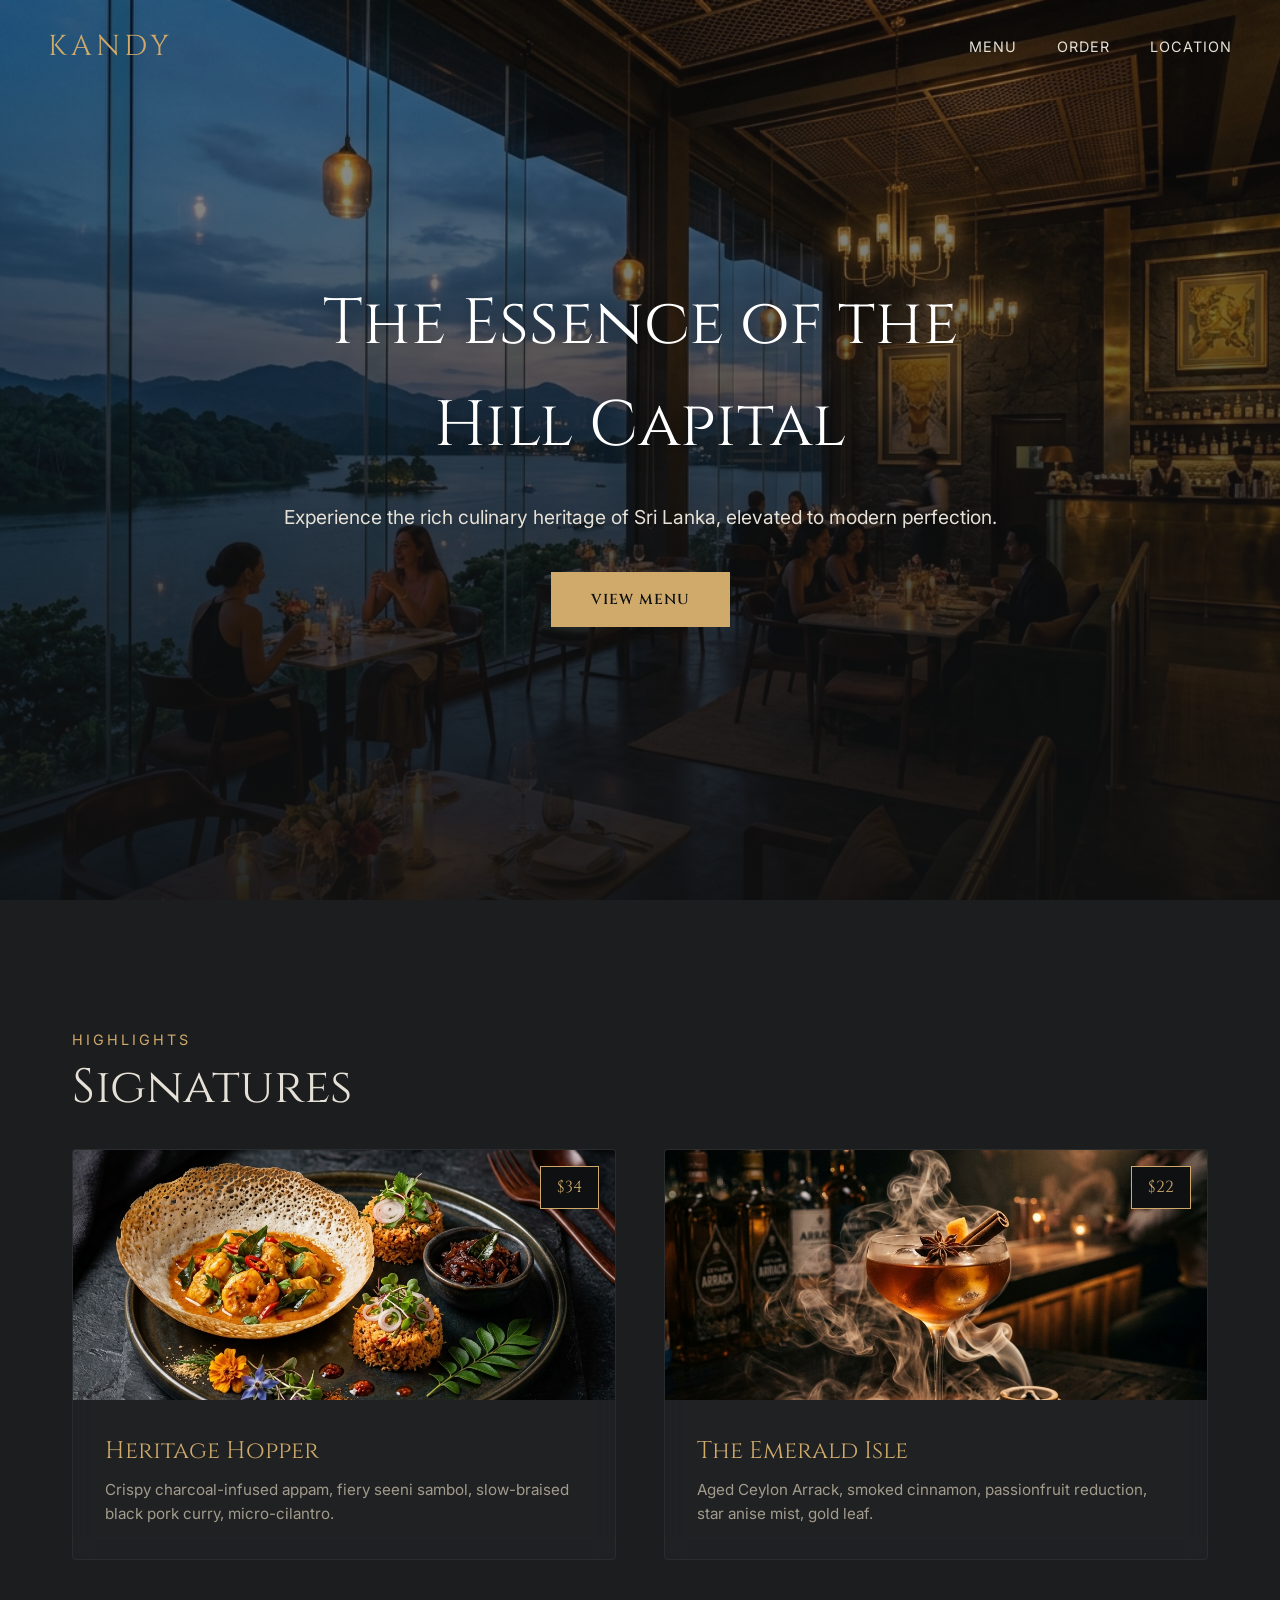
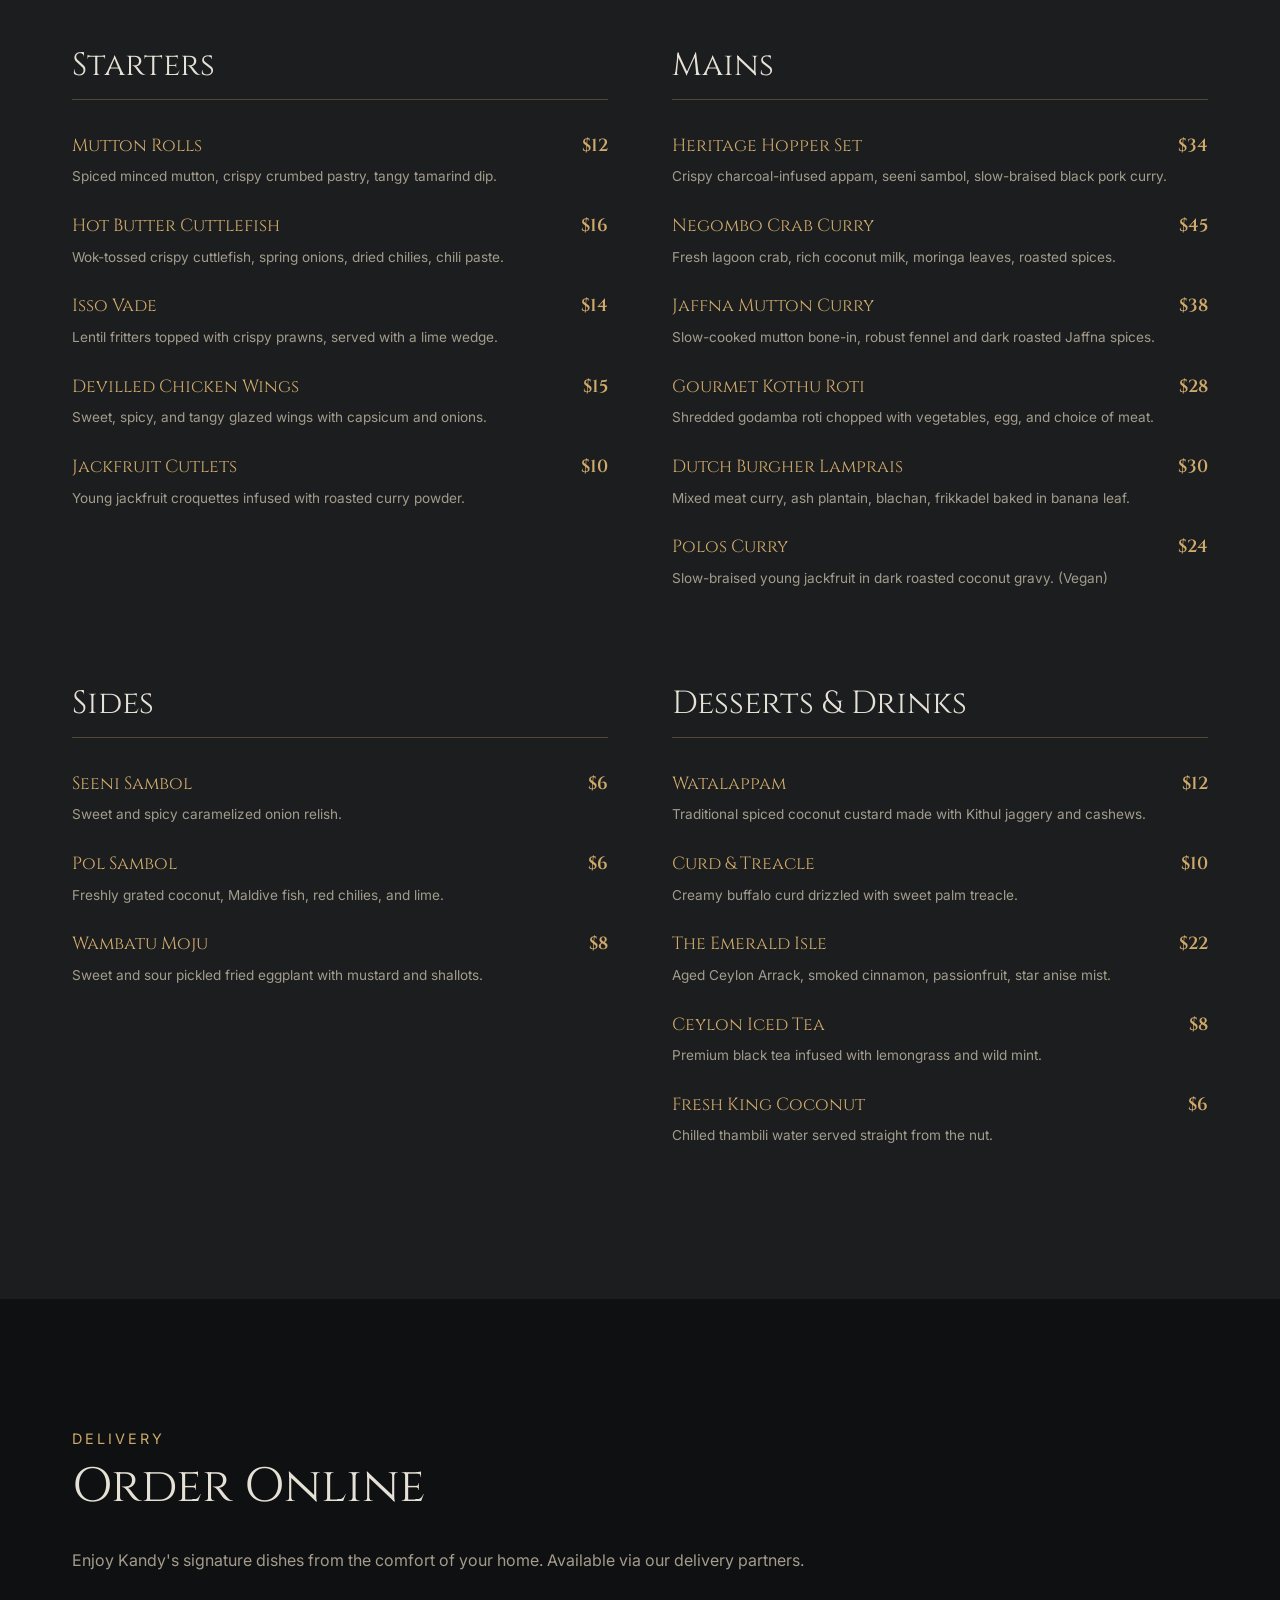
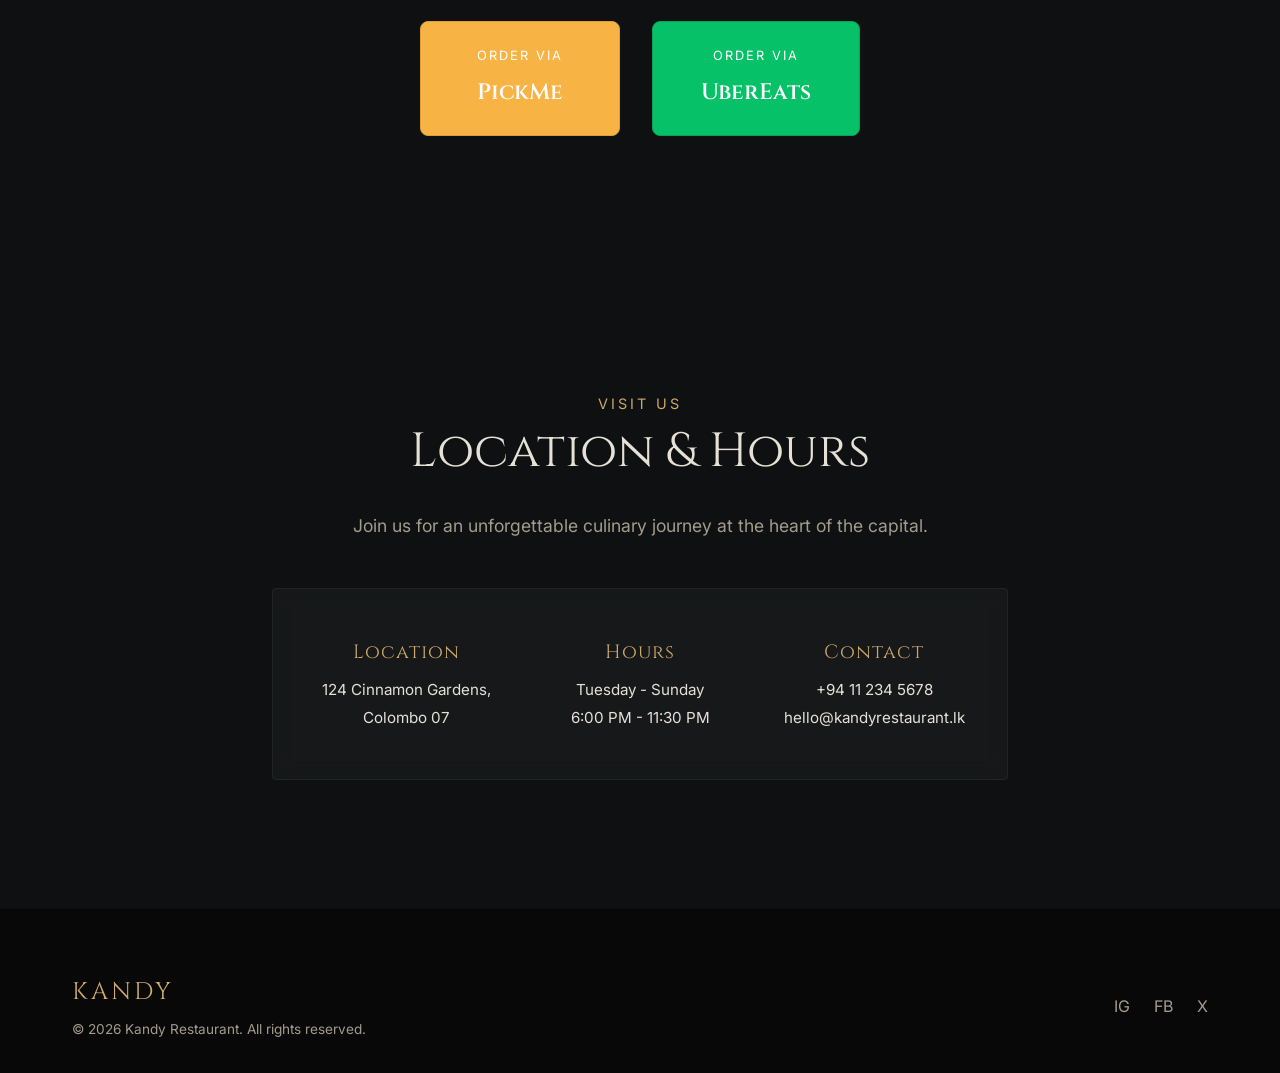
==== index.html @ 1425e441 "initialize the website" ====
<!DOCTYPE html>
<html lang="en">
<head>
    <meta charset="UTF-8">
    <meta name="viewport" content="width=device-width, initial-scale=1.0">
    <meta name="description" content="Kandy - A modern Sri Lankan high-end restaurant serving the heritage of the hill capital in a luxurious setting.">
    <title>Kandy | Modern Sri Lankan Cuisine</title>
    <!-- Google Fonts -->
    <link rel="preconnect" href="https://fonts.googleapis.com">
    <link rel="preconnect" href="https://fonts.gstatic.com" crossorigin>
    <link href="https://fonts.googleapis.com/css2?family=Cinzel:wght@400;600;700&family=Inter:wght@300;400;600&display=swap" rel="stylesheet">
    <!-- Main Styles -->
    <link rel="stylesheet" href="styles.css">
</head>
<body>

    <!-- Navigation -->
    <header class="navbar" id="navbar">
        <div class="nav-container">
            <h1 class="logo">KANDY</h1>
            <nav>
                <ul class="nav-links">
                    <li><a href="#menu" class="nav-link">Menu</a></li>
                    <li><a href="#order" class="nav-link">Order</a></li>
                    <li><a href="#location" class="nav-link">Location</a></li>
                </ul>
            </nav>
            <div class="mobile-menu-btn" id="mobile-menu-btn">
                <span></span>
                <span></span>
                <span></span>
            </div>
        </div>
    </header>

    <!-- Hero Section -->
    <section class="hero" id="home">
        <div class="hero-overlay"></div>
        <div class="hero-content">
            <h2 class="animate-up delay-1">The Essence of the Hill Capital</h2>
            <p class="animate-up delay-2">Experience the rich culinary heritage of Sri Lanka, elevated to modern perfection.</p>
            <a href="#menu" class="btn btn-primary animate-up delay-3">View Menu</a>
        </div>
    </section>

    <!-- (Heritage Section Removed) -->

    <!-- Menu Highlights Section -->
    <section class="menu section dark-bg" id="menu">
        <div class="container">
            <div class="section-header fade-in">
                <h3 class="section-subtitle">Highlights</h3>
                <h2 class="section-title">Signatures</h2>
            </div>
            
            <div class="menu-grid">
                <!-- Dish 1 -->
                <div class="menu-card fade-in delay-1">
                    <div class="card-image-wrap">
                        <img src="assets/images/dish_highlight.png" alt="Modern Sri Lankan Hopper" class="card-image">
                        <div class="card-overlay">
                            <span class="price">$34</span>
                        </div>
                    </div>
                    <div class="card-content">
                        <h4>Heritage Hopper</h4>
                        <p>Crispy charcoal-infused appam, fiery seeni sambol, slow-braised black pork curry, micro-cilantro.</p>
                    </div>
                </div>

                <!-- Dish 2 -->
                <div class="menu-card fade-in delay-2">
                    <div class="card-image-wrap">
                        <img src="assets/images/craft_cocktail.png" alt="Signature Arrack Cocktail" class="card-image">
                        <div class="card-overlay">
                            <span class="price">$22</span>
                        </div>
                    </div>
                    <div class="card-content">
                        <h4>The Emerald Isle</h4>
                        <p>Aged Ceylon Arrack, smoked cinnamon, passionfruit reduction, star anise mist, gold leaf.</p>
                    </div>
                </div>
            </div>
            <div class="full-menu-container fade-in delay-3">
                
                <div class="menu-category">
                    <h3>Starters</h3>
                    <ul class="menu-list">
                        <li>
                            <div class="menu-item-header"><span>Mutton Rolls</span><span class="price">$12</span></div>
                            <p class="menu-desc">Spiced minced mutton, crispy crumbed pastry, tangy tamarind dip.</p>
                        </li>
                        <li>
                            <div class="menu-item-header"><span>Hot Butter Cuttlefish</span><span class="price">$16</span></div>
                            <p class="menu-desc">Wok-tossed crispy cuttlefish, spring onions, dried chilies, chili paste.</p>
                        </li>
                        <li>
                            <div class="menu-item-header"><span>Isso Vade</span><span class="price">$14</span></div>
                            <p class="menu-desc">Lentil fritters topped with crispy prawns, served with a lime wedge.</p>
                        </li>
                        <li>
                            <div class="menu-item-header"><span>Devilled Chicken Wings</span><span class="price">$15</span></div>
                            <p class="menu-desc">Sweet, spicy, and tangy glazed wings with capsicum and onions.</p>
                        </li>
                        <li>
                            <div class="menu-item-header"><span>Jackfruit Cutlets</span><span class="price">$10</span></div>
                            <p class="menu-desc">Young jackfruit croquettes infused with roasted curry powder.</p>
                        </li>
                    </ul>
                </div>

                <div class="menu-category">
                    <h3>Mains</h3>
                    <ul class="menu-list">
                        <li>
                            <div class="menu-item-header"><span>Heritage Hopper Set</span><span class="price">$34</span></div>
                            <p class="menu-desc">Crispy charcoal-infused appam, seeni sambol, slow-braised black pork curry.</p>
                        </li>
                        <li>
                            <div class="menu-item-header"><span>Negombo Crab Curry</span><span class="price">$45</span></div>
                            <p class="menu-desc">Fresh lagoon crab, rich coconut milk, moringa leaves, roasted spices.</p>
                        </li>
                        <li>
                            <div class="menu-item-header"><span>Jaffna Mutton Curry</span><span class="price">$38</span></div>
                            <p class="menu-desc">Slow-cooked mutton bone-in, robust fennel and dark roasted Jaffna spices.</p>
                        </li>
                        <li>
                            <div class="menu-item-header"><span>Gourmet Kothu Roti</span><span class="price">$28</span></div>
                            <p class="menu-desc">Shredded godamba roti chopped with vegetables, egg, and choice of meat.</p>
                        </li>
                        <li>
                            <div class="menu-item-header"><span>Dutch Burgher Lamprais</span><span class="price">$30</span></div>
                            <p class="menu-desc">Mixed meat curry, ash plantain, blachan, frikkadel baked in banana leaf.</p>
                        </li>
                        <li>
                            <div class="menu-item-header"><span>Polos Curry</span><span class="price">$24</span></div>
                            <p class="menu-desc">Slow-braised young jackfruit in dark roasted coconut gravy. (Vegan)</p>
                        </li>
                    </ul>
                </div>

                <div class="menu-category">
                    <h3>Sides</h3>
                    <ul class="menu-list">
                        <li>
                            <div class="menu-item-header"><span>Seeni Sambol</span><span class="price">$6</span></div>
                            <p class="menu-desc">Sweet and spicy caramelized onion relish.</p>
                        </li>
                        <li>
                            <div class="menu-item-header"><span>Pol Sambol</span><span class="price">$6</span></div>
                            <p class="menu-desc">Freshly grated coconut, Maldive fish, red chilies, and lime.</p>
                        </li>
                        <li>
                            <div class="menu-item-header"><span>Wambatu Moju</span><span class="price">$8</span></div>
                            <p class="menu-desc">Sweet and sour pickled fried eggplant with mustard and shallots.</p>
                        </li>
                    </ul>
                </div>

                <div class="menu-category">
                    <h3>Desserts & Drinks</h3>
                    <ul class="menu-list">
                        <li>
                            <div class="menu-item-header"><span>Watalappam</span><span class="price">$12</span></div>
                            <p class="menu-desc">Traditional spiced coconut custard made with Kithul jaggery and cashews.</p>
                        </li>
                        <li>
                            <div class="menu-item-header"><span>Curd & Treacle</span><span class="price">$10</span></div>
                            <p class="menu-desc">Creamy buffalo curd drizzled with sweet palm treacle.</p>
                        </li>
                        <li>
                            <div class="menu-item-header"><span>The Emerald Isle</span><span class="price">$22</span></div>
                            <p class="menu-desc">Aged Ceylon Arrack, smoked cinnamon, passionfruit, star anise mist.</p>
                        </li>
                        <li>
                            <div class="menu-item-header"><span>Ceylon Iced Tea</span><span class="price">$8</span></div>
                            <p class="menu-desc">Premium black tea infused with lemongrass and wild mint.</p>
                        </li>
                        <li>
                            <div class="menu-item-header"><span>Fresh King Coconut</span><span class="price">$6</span></div>
                            <p class="menu-desc">Chilled thambili water served straight from the nut.</p>
                        </li>
                    </ul>
                </div>
            </div>
        </div>
    </section>

    <!-- Order Online Section -->
    <section class="order section" id="order">
        <div class="container text-center fade-in">
            <h3 class="section-subtitle">Delivery</h3>
            <h2 class="section-title">Order Online</h2>
            <p style="color: var(--text-secondary); margin-bottom: 3rem;">Enjoy Kandy's signature dishes from the comfort of your home. Available via our delivery partners.</p>
            <div class="order-buttons">
                <a href="#" class="platform-btn pickme-btn">
                    <span>Order via</span> PickMe
                </a>
                <a href="#" class="platform-btn uber-btn">
                    <span>Order via</span> UberEats
                </a>
            </div>
        </div>
    </section>

    <!-- Location Section -->
    <section class="location section" id="location">
        <div class="container location-container">
            <div class="location-info fade-in">
                <h3 class="section-subtitle">Visit Us</h3>
                <h2 class="section-title">Location & Hours</h2>
                <p>Join us for an unforgettable culinary journey at the heart of the capital.</p>
                <div class="contact-details">
                    <div class="detail-item">
                        <h4>Location</h4>
                        <p>124 Cinnamon Gardens, Colombo 07</p>
                    </div>
                    <div class="detail-item">
                        <h4>Hours</h4>
                        <p>Tuesday - Sunday<br>6:00 PM - 11:30 PM</p>
                    </div>
                    <div class="detail-item">
                        <h4>Contact</h4>
                        <p>+94 11 234 5678<br>hello@kandyrestaurant.lk</p>
                    </div>
                </div>
            </div>
        </div>
    </section>

    <!-- Footer -->
    <footer class="footer">
        <div class="container footer-content">
            <div class="footer-brand">
                <h2>KANDY</h2>
                <p>&copy; 2026 Kandy Restaurant. All rights reserved.</p>
            </div>
            <div class="social-links">
                <a href="#" aria-label="Instagram">IG</a>
                <a href="#" aria-label="Facebook">FB</a>
                <a href="#" aria-label="X">X</a>
            </div>
        </div>
    </footer>

    <script src="script.js"></script>
</body>
</html>
---- styles.css ----
/* Variables & Base styling */
:root {
    --bg-color-dark: #0f1011;
    --bg-color-light: #1c1d1f;
    --text-primary: #e6e1d6;
    --text-secondary: #a39c8c;
    --accent-gold: #cfaa6b;
    --accent-red: #8b2323;
    
    --font-heading: 'Cinzel', serif;
    --font-body: 'Inter', sans-serif;
    
    --transition-smooth: all 0.4s cubic-bezier(0.25, 1, 0.5, 1);
}

* {
    margin: 0;
    padding: 0;
    box-sizing: border-box;
}

html {
    scroll-behavior: smooth;
    font-size: 16px;
}

body {
    background-color: var(--bg-color-dark);
    color: var(--text-primary);
    font-family: var(--font-body);
    line-height: 1.6;
    overflow-x: hidden;
}

h1, h2, h3, h4, h5, h6 {
    font-family: var(--font-heading);
    font-weight: 400;
}

a {
    text-decoration: none;
    color: inherit;
    transition: var(--transition-smooth);
}

ul {
    list-style: none;
}

.container {
    max-width: 1200px;
    margin: 0 auto;
    padding: 0 2rem;
}

.section {
    padding: 8rem 0;
}

.section-subtitle {
    color: var(--accent-gold);
    font-size: 0.9rem;
    letter-spacing: 3px;
    text-transform: uppercase;
    margin-bottom: 0.5rem;
    font-family: var(--font-body);
}

.section-title {
    font-size: 3rem;
    margin-bottom: 2rem;
    line-height: 1.2;
}

.dark-bg {
    background-color: var(--bg-color-light);
}

/* Buttons */
.btn {
    display: inline-block;
    padding: 1rem 2.5rem;
    font-family: var(--font-heading);
    letter-spacing: 1px;
    text-transform: uppercase;
    font-size: 0.9rem;
    cursor: pointer;
    border: none;
    outline: none;
}

.btn-primary {
    background-color: var(--accent-gold);
    color: var(--bg-color-dark);
    font-weight: 600;
}

.btn-primary:hover {
    background-color: #e0be7f;
    box-shadow: 0 0 20px rgba(207, 170, 107, 0.3);
}

.btn-outline {
    background: transparent;
    border: 1px solid var(--accent-gold);
    color: var(--accent-gold);
}

.btn-outline:hover {
    background-color: var(--accent-gold);
    color: var(--bg-color-dark);
}

.full-width {
    width: 100%;
}

.center-btn {
    text-align: center;
    margin-top: 3rem;
}

/* Navbar */
.navbar {
    position: fixed;
    top: 0;
    left: 0;
    width: 100%;
    z-index: 1000;
    padding: 1.5rem 0;
    transition: var(--transition-smooth);
}

.navbar.scrolled {
    background: rgba(15, 16, 17, 0.85);
    backdrop-filter: blur(10px);
    -webkit-backdrop-filter: blur(10px);
    padding: 1rem 0;
    box-shadow: 0 4px 30px rgba(0, 0, 0, 0.5);
    border-bottom: 1px solid rgba(255, 255, 255, 0.05);
}

.nav-container {
    max-width: 1400px;
    margin: 0 auto;
    padding: 0 3rem;
    display: flex;
    justify-content: space-between;
    align-items: center;
}

.logo {
    font-size: 1.8rem;
    letter-spacing: 4px;
    color: var(--accent-gold);
}

.nav-links {
    display: flex;
    gap: 2.5rem;
}

.nav-link {
    font-size: 0.9rem;
    letter-spacing: 1px;
    text-transform: uppercase;
    position: relative;
}

.nav-link::after {
    content: '';
    position: absolute;
    bottom: -5px;
    left: 0;
    width: 0%;
    height: 1px;
    background-color: var(--accent-gold);
    transition: var(--transition-smooth);
}

.nav-link:hover::after {
    width: 100%;
}

/* Mobile Menu Icon */
.mobile-menu-btn {
    display: none;
    flex-direction: column;
    gap: 6px;
    cursor: pointer;
    z-index: 1001;
}

.mobile-menu-btn span {
    width: 30px;
    height: 2px;
    background-color: var(--accent-gold);
    transition: 0.3s;
}

.mobile-menu-btn.active span:nth-child(1) {
    transform: rotate(45deg) translate(5px, 6px);
}

.mobile-menu-btn.active span:nth-child(2) {
    opacity: 0;
}

.mobile-menu-btn.active span:nth-child(3) {
    transform: rotate(-45deg) translate(5px, -6px);
}


/* Hero Section */
.hero {
    height: 100vh;
    display: flex;
    align-items: center;
    justify-content: center;
    position: relative;
    background: url('assets/images/hero_bg.png') no-repeat center center/cover;
    text-align: center;
}

.hero-overlay {
    position: absolute;
    top: 0;
    left: 0;
    width: 100%;
    height: 100%;
    background: linear-gradient(to bottom, rgba(15, 16, 17, 0.4) 0%, rgba(15, 16, 17, 0.9) 100%);
    z-index: 1;
}

.hero-content {
    position: relative;
    z-index: 2;
    max-width: 800px;
    padding: 0 2rem;
}

.hero-content h2 {
    font-size: 4rem;
    margin-bottom: 1.5rem;
    color: #fff;
    text-shadow: 0 4px 20px rgba(0,0,0,0.5);
}

.hero-content p {
    font-size: 1.2rem;
    margin-bottom: 2.5rem;
    color: var(--text-primary);
}

/* About Section */
.about-grid {
    display: grid;
    grid-template-columns: 1fr 1fr;
    gap: 4rem;
    align-items: center;
}

.about-text p {
    margin-bottom: 1.5rem;
    color: var(--text-secondary);
}

.about-image {
    position: relative;
}

.image-frame {
    width: 100%;
    height: 500px;
    background: linear-gradient(45deg, var(--bg-color-light), #2a2c2f);
    border: 1px solid rgba(207, 170, 107, 0.2);
    position: relative;
    box-shadow: 20px 20px 0px rgba(139, 35, 35, 0.1); /* Subtle dark red accent */
}

/* Menu Highlights */
.menu-grid {
    display: grid;
    grid-template-columns: repeat(auto-fit, minmax(350px, 1fr));
    gap: 3rem;
}

.menu-card {
    background: rgba(42, 44, 47, 0.3);
    backdrop-filter: blur(10px);
    -webkit-backdrop-filter: blur(10px);
    border: 1px solid rgba(255, 255, 255, 0.05);
    border-radius: 4px;
    overflow: hidden;
    transition: var(--transition-smooth);
}

.menu-card:hover {
    transform: translateY(-10px);
    border-color: rgba(207, 170, 107, 0.3);
    box-shadow: 0 20px 40px rgba(0, 0, 0, 0.4);
}

.card-image-wrap {
    width: 100%;
    height: 250px;
    position: relative;
    overflow: hidden;
}

.card-image {
    width: 100%;
    height: 100%;
    object-fit: cover;
    transition: transform 0.6s ease;
}

.menu-card:hover .card-image {
    transform: scale(1.05);
}

.card-overlay {
    position: absolute;
    top: 1rem;
    right: 1rem;
    background: var(--bg-color-dark);
    padding: 0.5rem 1rem;
    border: 1px solid var(--accent-gold);
    color: var(--accent-gold);
    font-family: var(--font-heading);
}

.card-content {
    padding: 2rem;
}

.card-content h4 {
    font-size: 1.5rem;
    margin-bottom: 0.5rem;
    color: var(--accent-gold);
}

.card-content p {
    color: var(--text-secondary);
    font-size: 0.95rem;
}

/* Location Section */
.location-container {
    max-width: 800px;
    margin: 0 auto;
    text-align: center;
}

.location-info p {
    color: var(--text-secondary);
    margin-bottom: 3rem;
    font-size: 1.1rem;
}

.contact-details {
    display: grid;
    grid-template-columns: repeat(auto-fit, minmax(200px, 1fr));
    gap: 2rem;
    text-align: center;
    background: rgba(42, 44, 47, 0.3);
    backdrop-filter: blur(10px);
    -webkit-backdrop-filter: blur(10px);
    border: 1px solid rgba(255, 255, 255, 0.05);
    padding: 3rem 2rem;
    border-radius: 4px;
}

.detail-item h4 {
    color: var(--accent-gold);
    font-size: 1.2rem;
    margin-bottom: 0.5rem;
    letter-spacing: 1px;
}

.detail-item p {
    color: var(--text-primary);
    margin-bottom: 0;
    font-size: 0.95rem;
    line-height: 1.8;
}

/* Full Menu Layout */
.full-menu-container {
    margin-top: 5rem;
    display: grid;
    grid-template-columns: 1fr 1fr;
    gap: 4rem;
}

.menu-category h3 {
    font-size: 2rem;
    color: var(--text-primary);
    margin-bottom: 2rem;
    border-bottom: 1px solid rgba(207, 170, 107, 0.3);
    padding-bottom: 0.5rem;
}

.menu-list li {
    margin-bottom: 1.5rem;
}

.menu-item-header {
    display: flex;
    justify-content: space-between;
    align-items: baseline;
    margin-bottom: 0.4rem;
    font-family: var(--font-heading);
    font-size: 1.1rem;
    color: var(--accent-gold);
}

.menu-item-header .price {
    font-weight: 600;
}

.menu-desc {
    font-size: 0.85rem;
    color: var(--text-secondary);
}

/* Order Section */
.order-buttons {
    display: flex;
    justify-content: center;
    gap: 2rem;
    flex-wrap: wrap;
}

.platform-btn {
    display: flex;
    flex-direction: column;
    align-items: center;
    justify-content: center;
    padding: 1.5rem 3rem;
    border-radius: 8px;
    font-family: var(--font-heading);
    font-size: 1.4rem;
    font-weight: 600;
    transition: var(--transition-smooth);
    min-width: 200px;
}

.platform-btn span {
    font-family: var(--font-body);
    font-size: 0.8rem;
    font-weight: 400;
    text-transform: uppercase;
    letter-spacing: 2px;
    margin-bottom: 0.5rem;
}

.pickme-btn {
    background-color: #f7b445; /* PickMe Yellow/Orange */
    color: #fff;
    border: 1px solid #e09f30;
}

.pickme-btn:hover {
    background-color: #e09f30;
    transform: translateY(-5px);
    box-shadow: 0 10px 20px rgba(247, 180, 69, 0.2);
}

.uber-btn {
    background-color: #06C167; /* Uber Eats Green */
    color: #fff;
    border: 1px solid #05a357;
}

.uber-btn:hover {
    background-color: #05a357;
    transform: translateY(-5px);
    box-shadow: 0 10px 20px rgba(6, 193, 103, 0.2);
}



/* Footer */
.footer {
    background-color: #080809;
    padding: 4rem 0 2rem;
    border-top: 1px solid rgba(255,255,255,0.02);
}

.footer-content {
    display: flex;
    justify-content: space-between;
    align-items: center;
}

.footer-brand h2 {
    font-size: 1.5rem;
    letter-spacing: 3px;
    color: var(--accent-gold);
    margin-bottom: 0.5rem;
}

.footer-brand p {
    color: var(--text-secondary);
    font-size: 0.85rem;
}

.social-links {
    display: flex;
    gap: 1.5rem;
}

.social-links a {
    color: var(--text-secondary);
}

.social-links a:hover {
    color: var(--accent-gold);
}


/* Animations */
.fade-in {
    opacity: 0;
    transform: translateY(20px);
    transition: opacity 0.8s ease-out, transform 0.8s ease-out;
}

.fade-in.appear {
    opacity: 1;
    transform: translateY(0);
}

.animate-up {
    opacity: 0;
    transform: translateY(30px);
    animation: slideUp 0.8s ease-out forwards;
}

@keyframes slideUp {
    to {
        opacity: 1;
        transform: translateY(0);
    }
}

.delay-1 { animation-delay: 0.2s; transition-delay: 0.2s; }
.delay-2 { animation-delay: 0.4s; transition-delay: 0.4s; }
.delay-3 { animation-delay: 0.6s; transition-delay: 0.6s; }


/* Responsive Design */
@media (max-width: 900px) {
    .about-grid {
        grid-template-columns: 1fr;
        gap: 3rem;
    }
    
    .full-menu-container {
        grid-template-columns: 1fr;
        gap: 3rem;
    }
    
    .hero-content h2 {
        font-size: 3rem;
    }

    .nav-container {
        padding: 0 1.5rem;
    }

    .mobile-menu-btn {
        display: flex;
    }

    nav {
        position: fixed;
        top: 0;
        right: -100%;
        width: 100vw;
        height: 100vh;
        background: rgba(15, 16, 17, 0.98);
        backdrop-filter: blur(10px);
        display: flex;
        align-items: center;
        justify-content: center;
        transition: right 0.4s ease;
        z-index: 1000;
    }

    nav.active {
        right: 0;
    }

    .nav-links {
        flex-direction: column;
        align-items: center;
        gap: 2rem;
    }

    .nav-link {
        font-size: 1.5rem;
    }
}

@media (max-width: 600px) {
    .section-title {
        font-size: 2.2rem;
    }
    
    .footer-content {
        flex-direction: column;
        text-align: center;
        gap: 2rem;
    }
}
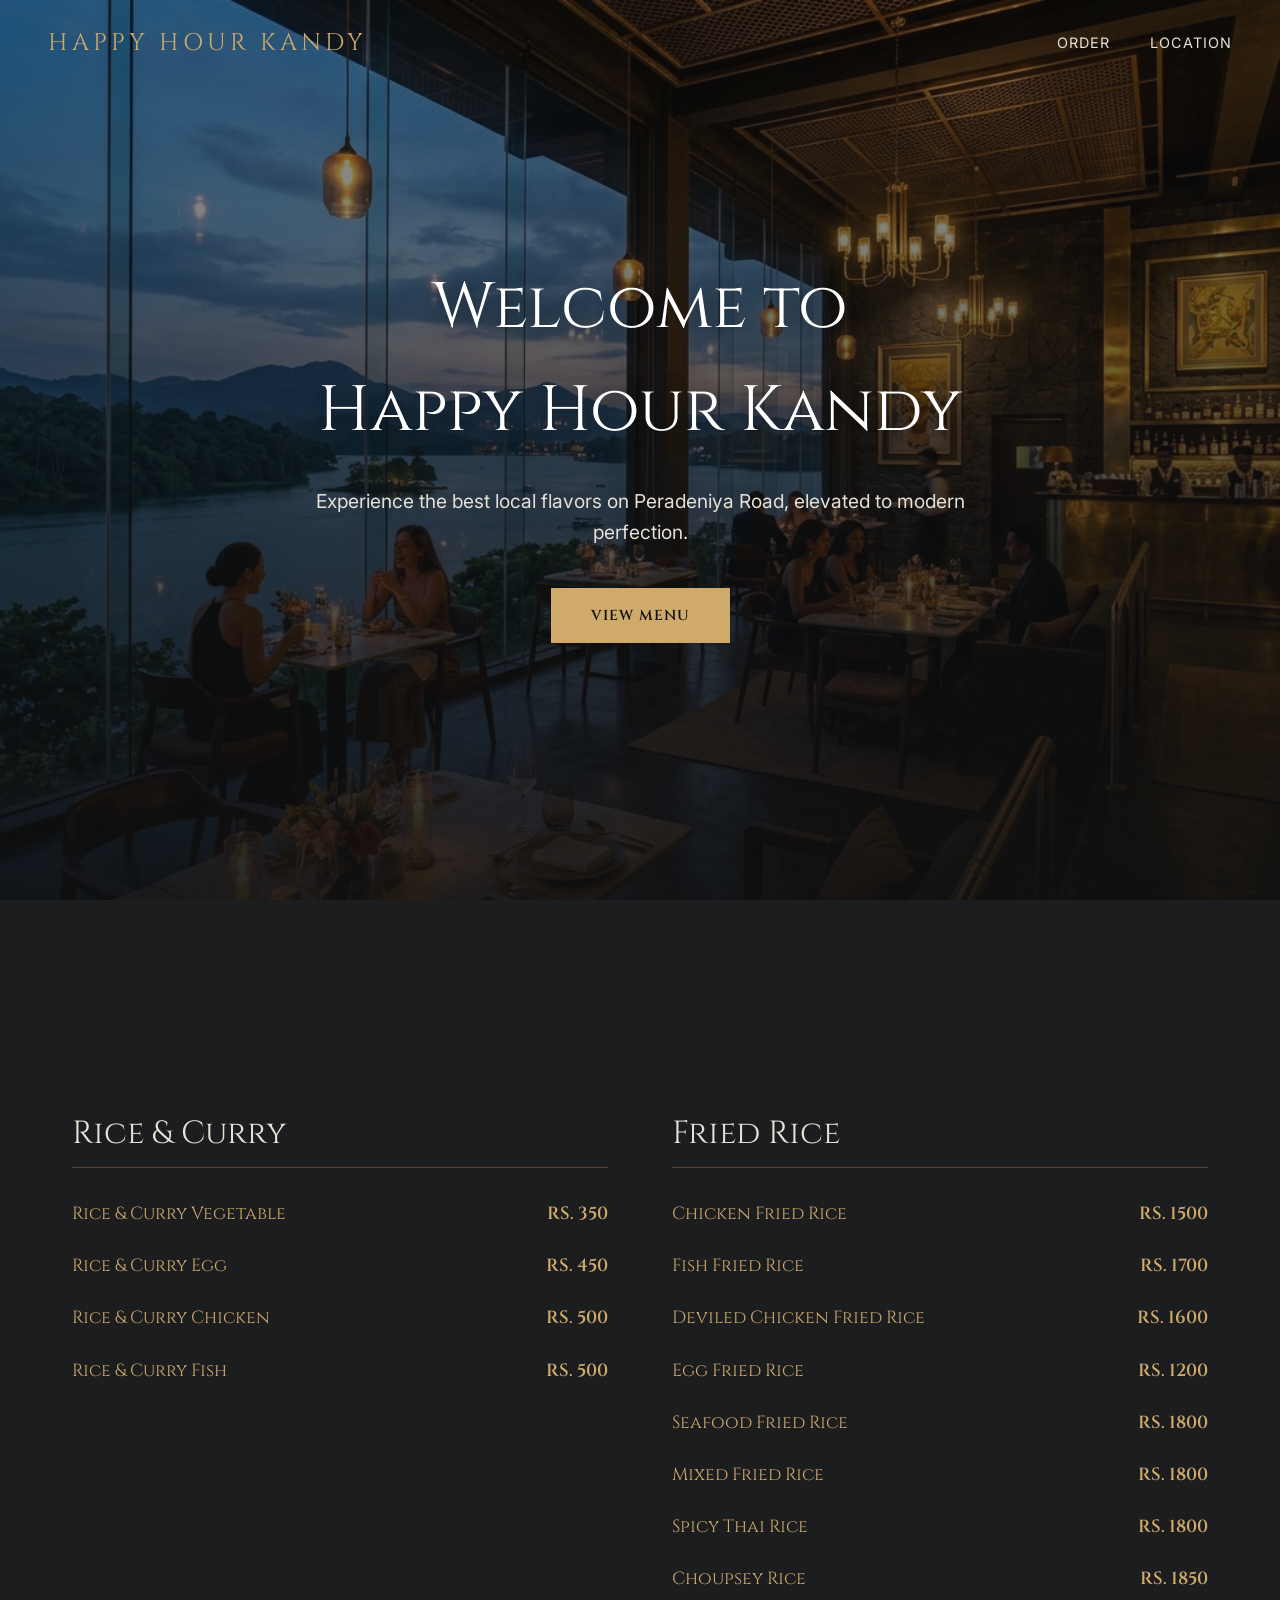
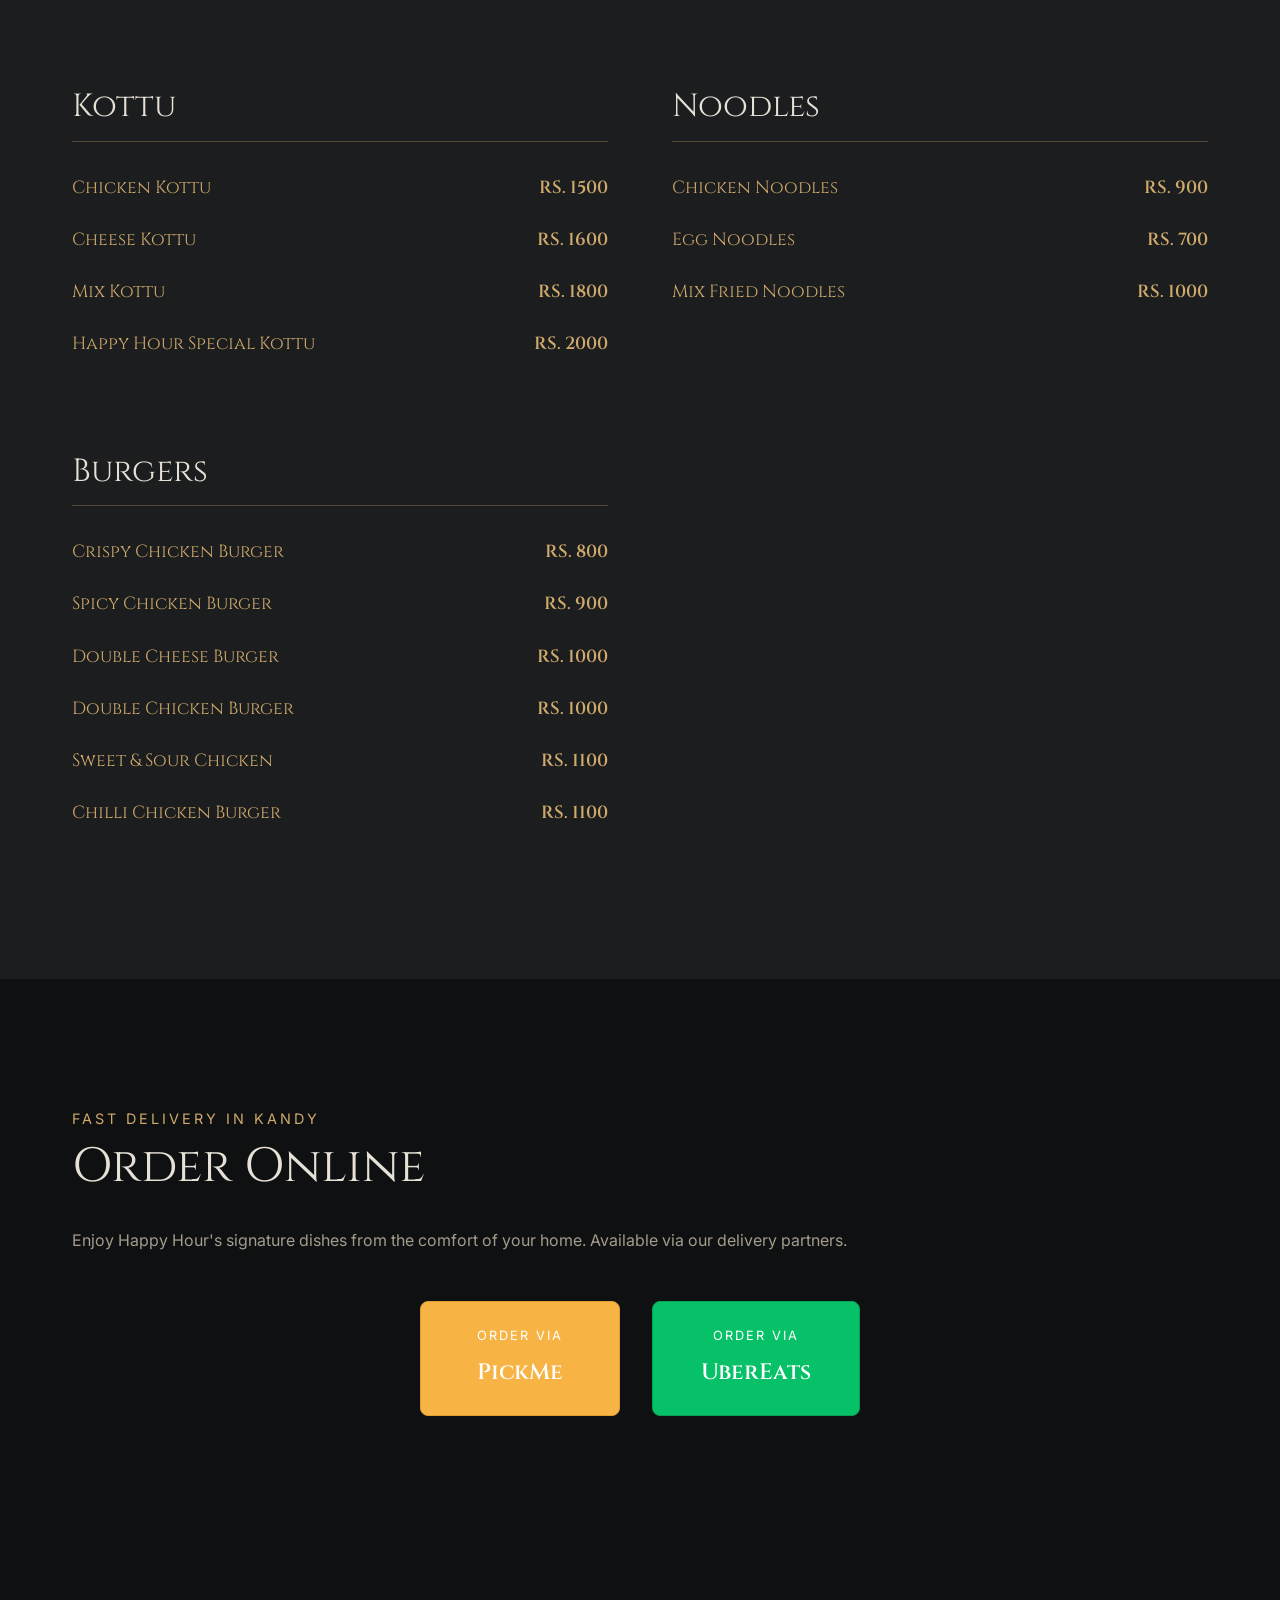
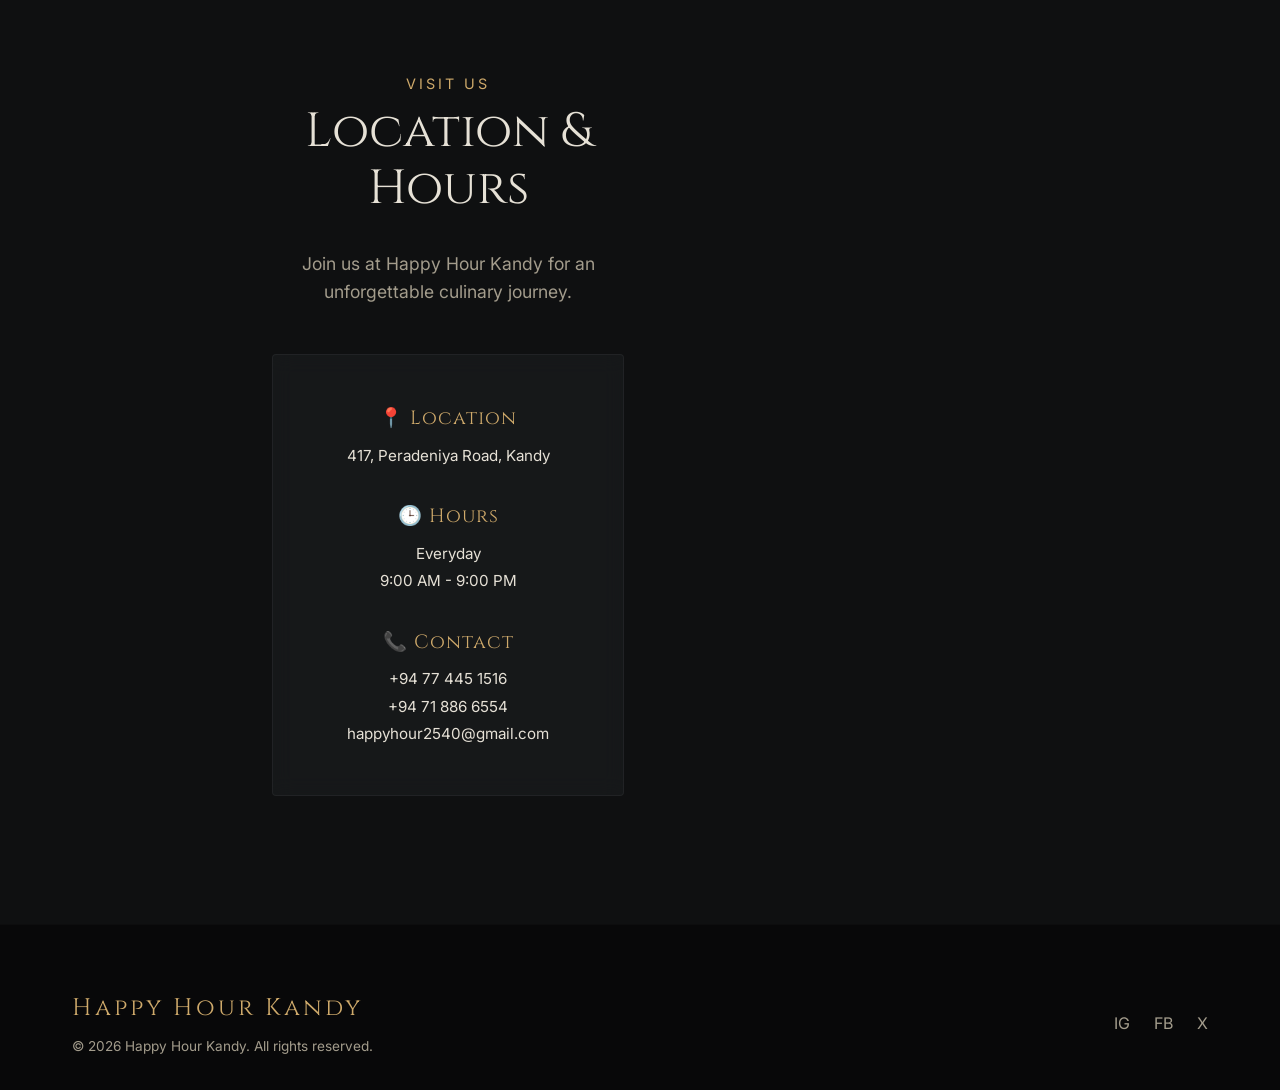
==== commit 570119dc: "update index.html with restaurant details, menu items, and improved SEO metadata" ====
--- a/index.html
+++ b/index.html
@@ -3,26 +3,69 @@
 <head>
     <meta charset="UTF-8">
     <meta name="viewport" content="width=device-width, initial-scale=1.0">
-    <meta name="description" content="Kandy - A modern Sri Lankan high-end restaurant serving the heritage of the hill capital in a luxurious setting.">
-    <title>Kandy | Modern Sri Lankan Cuisine</title>
-    <!-- Google Fonts -->
+    
+    <title>Happy Hour Kandy | Best Rice & Curry, Kottu & Fried Rice</title>
+    <meta name="description" content="Visit Happy Hour Kandy at 417 Peradeniya Road! We serve the best local cuisine including Rice & Curry, Kottu, Fried Rice, and Burgers. Open everyday 9:00 AM to 9:00 PM.">
+    <meta name="keywords" content="Happy Hour Kandy, Happy Hour Cafe, Kandy restaurant, Peradeniya Road food, Kottu Kandy, Fried Rice Kandy, fast food Kandy, Sri Lankan restaurant">
+    <meta name="author" content="Happy Hour Kandy">
+    <meta name="robots" content="index, follow">
+
+    <meta property="og:title" content="Happy Hour Kandy | Top Cafe & Restaurant on Peradeniya Road">
+    <meta property="og:description" content="Craving the best food in Kandy? Visit Happy Hour Kandy for authentic Rice & Curry, Kottu, and more. Dine-in or order delivery today!">
+    <meta property="og:type" content="restaurant">
+    <meta property="og:url" content="https://www.yourdomain.com/"> 
+    <meta property="og:site_name" content="Happy Hour Kandy">
+    <meta property="og:locale" content="en_LK">
+    
     <link rel="preconnect" href="https://fonts.googleapis.com">
     <link rel="preconnect" href="https://fonts.gstatic.com" crossorigin>
     <link href="https://fonts.googleapis.com/css2?family=Cinzel:wght@400;600;700&family=Inter:wght@300;400;600&display=swap" rel="stylesheet">
-    <!-- Main Styles -->
+    
     <link rel="stylesheet" href="styles.css">
+
+    <script type="application/ld+json">
+    {
+      "@context": "https://schema.org",
+      "@type": "Restaurant",
+      "name": "Happy Hour Kandy",
+      "url": "https://www.yourdomain.com", 
+      "description": "A modern cafe and restaurant in Kandy serving delicious Rice & Curry, Kottu, Fried Rice, and Burgers.",
+      "telephone": ["+94774451516", "+94718866554"],
+      "email": "happyhour2540@gmail.com",
+      "address": {
+        "@type": "PostalAddress",
+        "streetAddress": "417, Peradeniya Road",
+        "addressLocality": "Kandy",
+        "addressRegion": "Central Province",
+        "addressCountry": "LK"
+      },
+      "geo": {
+        "@type": "GeoCoordinates",
+        "latitude": "7.2854571", 
+        "longitude": "80.6256761"
+      },
+      "openingHoursSpecification": {
+        "@type": "OpeningHoursSpecification",
+        "dayOfWeek": [
+          "Monday", "Tuesday", "Wednesday", "Thursday", "Friday", "Saturday", "Sunday"
+        ],
+        "opens": "09:00",
+        "closes": "21:00"
+      },
+      "servesCuisine": ["Sri Lankan", "Asian", "Fast Food"],
+      "priceRange": "$$"
+    }
+    </script>
 </head>
 <body>
 
-    <!-- Navigation -->
     <header class="navbar" id="navbar">
         <div class="nav-container">
-            <h1 class="logo">KANDY</h1>
+            <h1 class="logo" style="font-size: 1.5rem; text-transform: uppercase;">Happy Hour Kandy</h1>
             <nav>
                 <ul class="nav-links">
-                    <li><a href="#menu" class="nav-link">Menu</a></li>
-                    <li><a href="#order" class="nav-link">Order</a></li>
-                    <li><a href="#location" class="nav-link">Location</a></li>
+                    <li><a href="#order" class="nav-link" title="Order Online from Happy Hour Kandy">Order</a></li>
+                    <li><a href="#location" class="nav-link" title="Find Happy Hour Kandy Location">Location</a></li>
                 </ul>
             </nav>
             <div class="mobile-menu-btn" id="mobile-menu-btn">
@@ -33,217 +76,198 @@
         </div>
     </header>
 
-    <!-- Hero Section -->
     <section class="hero" id="home">
         <div class="hero-overlay"></div>
         <div class="hero-content">
-            <h2 class="animate-up delay-1">The Essence of the Hill Capital</h2>
-            <p class="animate-up delay-2">Experience the rich culinary heritage of Sri Lanka, elevated to modern perfection.</p>
+            <h2 class="animate-up delay-1">Welcome to <br>Happy Hour Kandy</h2>
+            <p class="animate-up delay-2">Experience the best local flavors on Peradeniya Road, elevated to modern perfection.</p>
             <a href="#menu" class="btn btn-primary animate-up delay-3">View Menu</a>
         </div>
     </section>
 
-    <!-- (Heritage Section Removed) -->
-
-    <!-- Menu Highlights Section -->
     <section class="menu section dark-bg" id="menu">
         <div class="container">
-            <div class="section-header fade-in">
-                <h3 class="section-subtitle">Highlights</h3>
-                <h2 class="section-title">Signatures</h2>
-            </div>
-            
-            <div class="menu-grid">
-                <!-- Dish 1 -->
-                <div class="menu-card fade-in delay-1">
-                    <div class="card-image-wrap">
-                        <img src="assets/images/dish_highlight.png" alt="Modern Sri Lankan Hopper" class="card-image">
-                        <div class="card-overlay">
-                            <span class="price">$34</span>
-                        </div>
-                    </div>
-                    <div class="card-content">
-                        <h4>Heritage Hopper</h4>
-                        <p>Crispy charcoal-infused appam, fiery seeni sambol, slow-braised black pork curry, micro-cilantro.</p>
-                    </div>
-                </div>
-
-                <!-- Dish 2 -->
-                <div class="menu-card fade-in delay-2">
-                    <div class="card-image-wrap">
-                        <img src="assets/images/craft_cocktail.png" alt="Signature Arrack Cocktail" class="card-image">
-                        <div class="card-overlay">
-                            <span class="price">$22</span>
-                        </div>
-                    </div>
-                    <div class="card-content">
-                        <h4>The Emerald Isle</h4>
-                        <p>Aged Ceylon Arrack, smoked cinnamon, passionfruit reduction, star anise mist, gold leaf.</p>
-                    </div>
-                </div>
-            </div>
             <div class="full-menu-container fade-in delay-3">
                 
                 <div class="menu-category">
-                    <h3>Starters</h3>
-                    <ul class="menu-list">
-                        <li>
-                            <div class="menu-item-header"><span>Mutton Rolls</span><span class="price">$12</span></div>
-                            <p class="menu-desc">Spiced minced mutton, crispy crumbed pastry, tangy tamarind dip.</p>
-                        </li>
-                        <li>
-                            <div class="menu-item-header"><span>Hot Butter Cuttlefish</span><span class="price">$16</span></div>
-                            <p class="menu-desc">Wok-tossed crispy cuttlefish, spring onions, dried chilies, chili paste.</p>
-                        </li>
-                        <li>
-                            <div class="menu-item-header"><span>Isso Vade</span><span class="price">$14</span></div>
-                            <p class="menu-desc">Lentil fritters topped with crispy prawns, served with a lime wedge.</p>
-                        </li>
-                        <li>
-                            <div class="menu-item-header"><span>Devilled Chicken Wings</span><span class="price">$15</span></div>
-                            <p class="menu-desc">Sweet, spicy, and tangy glazed wings with capsicum and onions.</p>
-                        </li>
-                        <li>
-                            <div class="menu-item-header"><span>Jackfruit Cutlets</span><span class="price">$10</span></div>
-                            <p class="menu-desc">Young jackfruit croquettes infused with roasted curry powder.</p>
-                        </li>
-                    </ul>
-                </div>
-
-                <div class="menu-category">
-                    <h3>Mains</h3>
-                    <ul class="menu-list">
-                        <li>
-                            <div class="menu-item-header"><span>Heritage Hopper Set</span><span class="price">$34</span></div>
-                            <p class="menu-desc">Crispy charcoal-infused appam, seeni sambol, slow-braised black pork curry.</p>
-                        </li>
-                        <li>
-                            <div class="menu-item-header"><span>Negombo Crab Curry</span><span class="price">$45</span></div>
-                            <p class="menu-desc">Fresh lagoon crab, rich coconut milk, moringa leaves, roasted spices.</p>
-                        </li>
-                        <li>
-                            <div class="menu-item-header"><span>Jaffna Mutton Curry</span><span class="price">$38</span></div>
-                            <p class="menu-desc">Slow-cooked mutton bone-in, robust fennel and dark roasted Jaffna spices.</p>
-                        </li>
-                        <li>
-                            <div class="menu-item-header"><span>Gourmet Kothu Roti</span><span class="price">$28</span></div>
-                            <p class="menu-desc">Shredded godamba roti chopped with vegetables, egg, and choice of meat.</p>
-                        </li>
-                        <li>
-                            <div class="menu-item-header"><span>Dutch Burgher Lamprais</span><span class="price">$30</span></div>
-                            <p class="menu-desc">Mixed meat curry, ash plantain, blachan, frikkadel baked in banana leaf.</p>
-                        </li>
-                        <li>
-                            <div class="menu-item-header"><span>Polos Curry</span><span class="price">$24</span></div>
-                            <p class="menu-desc">Slow-braised young jackfruit in dark roasted coconut gravy. (Vegan)</p>
-                        </li>
-                    </ul>
-                </div>
-
-                <div class="menu-category">
-                    <h3>Sides</h3>
-                    <ul class="menu-list">
-                        <li>
-                            <div class="menu-item-header"><span>Seeni Sambol</span><span class="price">$6</span></div>
-                            <p class="menu-desc">Sweet and spicy caramelized onion relish.</p>
-                        </li>
-                        <li>
-                            <div class="menu-item-header"><span>Pol Sambol</span><span class="price">$6</span></div>
-                            <p class="menu-desc">Freshly grated coconut, Maldive fish, red chilies, and lime.</p>
-                        </li>
-                        <li>
-                            <div class="menu-item-header"><span>Wambatu Moju</span><span class="price">$8</span></div>
-                            <p class="menu-desc">Sweet and sour pickled fried eggplant with mustard and shallots.</p>
-                        </li>
-                    </ul>
-                </div>
-
-                <div class="menu-category">
-                    <h3>Desserts & Drinks</h3>
-                    <ul class="menu-list">
-                        <li>
-                            <div class="menu-item-header"><span>Watalappam</span><span class="price">$12</span></div>
-                            <p class="menu-desc">Traditional spiced coconut custard made with Kithul jaggery and cashews.</p>
-                        </li>
-                        <li>
-                            <div class="menu-item-header"><span>Curd & Treacle</span><span class="price">$10</span></div>
-                            <p class="menu-desc">Creamy buffalo curd drizzled with sweet palm treacle.</p>
-                        </li>
-                        <li>
-                            <div class="menu-item-header"><span>The Emerald Isle</span><span class="price">$22</span></div>
-                            <p class="menu-desc">Aged Ceylon Arrack, smoked cinnamon, passionfruit, star anise mist.</p>
-                        </li>
-                        <li>
-                            <div class="menu-item-header"><span>Ceylon Iced Tea</span><span class="price">$8</span></div>
-                            <p class="menu-desc">Premium black tea infused with lemongrass and wild mint.</p>
-                        </li>
-                        <li>
-                            <div class="menu-item-header"><span>Fresh King Coconut</span><span class="price">$6</span></div>
-                            <p class="menu-desc">Chilled thambili water served straight from the nut.</p>
-                        </li>
-                    </ul>
-                </div>
-            </div>
-        </div>
-    </section>
-
-    <!-- Order Online Section -->
+                    <h3>Rice & Curry</h3>
+                    <ul class="menu-list">
+                        <li>
+                            <div class="menu-item-header"><span>Rice & Curry Vegetable</span><span class="price">RS. 350</span></div>
+                        </li>
+                        <li>
+                            <div class="menu-item-header"><span>Rice & Curry Egg</span><span class="price">RS. 450</span></div>
+                        </li>
+                        <li>
+                            <div class="menu-item-header"><span>Rice & Curry Chicken</span><span class="price">RS. 500</span></div>
+                        </li>
+                        <li>
+                            <div class="menu-item-header"><span>Rice & Curry Fish</span><span class="price">RS. 500</span></div>
+                        </li>
+                    </ul>
+                </div>
+
+                <div class="menu-category">
+                    <h3>Fried Rice</h3>
+                    <ul class="menu-list">
+                        <li>
+                            <div class="menu-item-header"><span>Chicken Fried Rice</span><span class="price">RS. 1500</span></div>
+                        </li>
+                        <li>
+                            <div class="menu-item-header"><span>Fish Fried Rice</span><span class="price">RS. 1700</span></div>
+                        </li>
+                        <li>
+                            <div class="menu-item-header"><span>Deviled Chicken Fried Rice</span><span class="price">RS. 1600</span></div>
+                        </li>
+                        <li>
+                            <div class="menu-item-header"><span>Egg Fried Rice</span><span class="price">RS. 1200</span></div>
+                        </li>
+                        <li>
+                            <div class="menu-item-header"><span>Seafood Fried Rice</span><span class="price">RS. 1800</span></div>
+                        </li>
+                        <li>
+                            <div class="menu-item-header"><span>Mixed Fried Rice</span><span class="price">RS. 1800</span></div>
+                        </li>
+                        <li>
+                            <div class="menu-item-header"><span>Spicy Thai Rice</span><span class="price">RS. 1800</span></div>
+                        </li>
+                        <li>
+                            <div class="menu-item-header"><span>Choupsey Rice</span><span class="price">RS. 1850</span></div>
+                        </li>
+                    </ul>
+                </div>
+
+                <div class="menu-category">
+                    <h3>Kottu</h3>
+                    <ul class="menu-list">
+                        <li>
+                            <div class="menu-item-header"><span>Chicken Kottu</span><span class="price">RS. 1500</span></div>
+                        </li>
+                        <li>
+                            <div class="menu-item-header"><span>Cheese Kottu</span><span class="price">RS. 1600</span></div>
+                        </li>
+                        <li>
+                            <div class="menu-item-header"><span>Mix Kottu</span><span class="price">RS. 1800</span></div>
+                        </li>
+                        <li>
+                            <div class="menu-item-header"><span>Happy Hour Special Kottu</span><span class="price">RS. 2000</span></div>
+                        </li>
+                    </ul>
+                </div>
+
+                <div class="menu-category">
+                    <h3>Noodles</h3>
+                    <ul class="menu-list">
+                        <li>
+                            <div class="menu-item-header"><span>Chicken Noodles</span><span class="price">RS. 900</span></div>
+                        </li>
+                        <li>
+                            <div class="menu-item-header"><span>Egg Noodles</span><span class="price">RS. 700</span></div>
+                        </li>
+                        <li>
+                            <div class="menu-item-header"><span>Mix Fried Noodles</span><span class="price">RS. 1000</span></div>
+                        </li>
+                    </ul>
+                </div>
+
+                <div class="menu-category">
+                    <h3>Burgers</h3>
+                    <ul class="menu-list">
+                        <li>
+                            <div class="menu-item-header"><span>Crispy Chicken Burger</span><span class="price">RS. 800</span></div>
+                        </li>
+                        <li>
+                            <div class="menu-item-header"><span>Spicy Chicken Burger</span><span class="price">RS. 900</span></div>
+                        </li>
+                        <li>
+                            <div class="menu-item-header"><span>Double Cheese Burger</span><span class="price">RS. 1000</span></div>
+                        </li>
+                        <li>
+                            <div class="menu-item-header"><span>Double Chicken Burger</span><span class="price">RS. 1000</span></div>
+                        </li>
+                        <li>
+                            <div class="menu-item-header"><span>Sweet & Sour Chicken</span><span class="price">RS. 1100</span></div>
+                        </li>
+                        <li>
+                            <div class="menu-item-header"><span>Chilli Chicken Burger</span><span class="price">RS. 1100</span></div>
+                        </li>
+                    </ul>
+                </div>
+            </div>
+        </div>
+    </section>
+
     <section class="order section" id="order">
         <div class="container text-center fade-in">
-            <h3 class="section-subtitle">Delivery</h3>
+            <h3 class="section-subtitle">Fast Delivery in Kandy</h3>
             <h2 class="section-title">Order Online</h2>
-            <p style="color: var(--text-secondary); margin-bottom: 3rem;">Enjoy Kandy's signature dishes from the comfort of your home. Available via our delivery partners.</p>
+            <p style="color: var(--text-secondary); margin-bottom: 3rem;">Enjoy Happy Hour's signature dishes from the comfort of your home. Available via our delivery partners.</p>
             <div class="order-buttons">
-                <a href="#" class="platform-btn pickme-btn">
+                <a href="https://pickme-app-sl.onelink.me/Fore?af_xp=custom&pid=custom&deep_link_value=outletDetailScreen&af_dp=afpickmesl%3A%2F%2F&merchant_id=42906&service_code=FOOD&route_type=food_and_market&route=outletDetailScreen" class="platform-btn pickme-btn" title="Order Happy Hour Kandy via PickMe">
                     <span>Order via</span> PickMe
                 </a>
-                <a href="#" class="platform-btn uber-btn">
+                <a href="#" class="platform-btn uber-btn" title="Order Happy Hour Kandy via UberEats">
                     <span>Order via</span> UberEats
                 </a>
             </div>
         </div>
     </section>
 
-    <!-- Location Section -->
     <section class="location section" id="location">
-        <div class="container location-container">
-            <div class="location-info fade-in">
+        <div class="container location-container" style="display: flex; flex-wrap: wrap; gap: 2rem; align-items: stretch;">
+            <div class="location-info fade-in" style="flex: 1; min-width: 300px;">
                 <h3 class="section-subtitle">Visit Us</h3>
                 <h2 class="section-title">Location & Hours</h2>
-                <p>Join us for an unforgettable culinary journey at the heart of the capital.</p>
+                <p>Join us at Happy Hour Kandy for an unforgettable culinary journey.</p>
                 <div class="contact-details">
                     <div class="detail-item">
-                        <h4>Location</h4>
-                        <p>124 Cinnamon Gardens, Colombo 07</p>
+                        <h4>📍 Location</h4>
+                        <p>417, Peradeniya Road, Kandy</p>
                     </div>
                     <div class="detail-item">
-                        <h4>Hours</h4>
-                        <p>Tuesday - Sunday<br>6:00 PM - 11:30 PM</p>
+                        <h4>🕒 Hours</h4>
+                        <p>Everyday<br>9:00 AM - 9:00 PM</p>
                     </div>
                     <div class="detail-item">
-                        <h4>Contact</h4>
-                        <p>+94 11 234 5678<br>hello@kandyrestaurant.lk</p>
+                        <h4>📞 Contact</h4>
+                        <p>
+                            <a href="tel:+94774451516" style="color: inherit; text-decoration: none;">+94 77 445 1516</a><br>
+                            <a href="tel:+94718866554" style="color: inherit; text-decoration: none;">+94 71 886 6554</a><br>
+                            <a href="mailto:happyhour2540@gmail.com" style="color: inherit; text-decoration: none;">happyhour2540@gmail.com</a>
+                        </p>
                     </div>
                 </div>
             </div>
-        </div>
-    </section>
-
-    <!-- Footer -->
+            
+            <div class="location-map fade-in delay-1" style="flex: 1; min-width: 300px; min-height: 350px;">
+                <iframe 
+                    title="Happy Hour Kandy Map Location"
+                    src="https://maps.google.com/maps?q=417%20Peradeniya%20Road,%20Kandy&t=&z=15&ie=UTF8&iwloc=&output=embed" 
+                    width="100%" 
+                    height="100%" 
+                    style="border:0; border-radius: 8px;" 
+                    allowfullscreen="" 
+                    loading="lazy" 
+                    referrerpolicy="no-referrer-when-downgrade">
+                </iframe>
+            </div>
+        </div>
+    </section>
+
     <footer class="footer">
         <div class="container footer-content">
             <div class="footer-brand">
-                <h2>KANDY</h2>
-                <p>&copy; 2026 Kandy Restaurant. All rights reserved.</p>
+                <h2>Happy Hour Kandy</h2>
+                <p>© 2026 Happy Hour Kandy. All rights reserved.</p>
             </div>
             <div class="social-links">
-                <a href="#" aria-label="Instagram">IG</a>
-                <a href="#" aria-label="Facebook">FB</a>
-                <a href="#" aria-label="X">X</a>
+                <a href="#" aria-label="Happy Hour Kandy Instagram">IG</a>
+                <a href="#" aria-label="Happy Hour Kandy Facebook">FB</a>
+                <a href="#" aria-label="Happy Hour Kandy X">X</a>
             </div>
         </div>
     </footer>
 
     <script src="script.js"></script>
 </body>
-</html>
+</html>
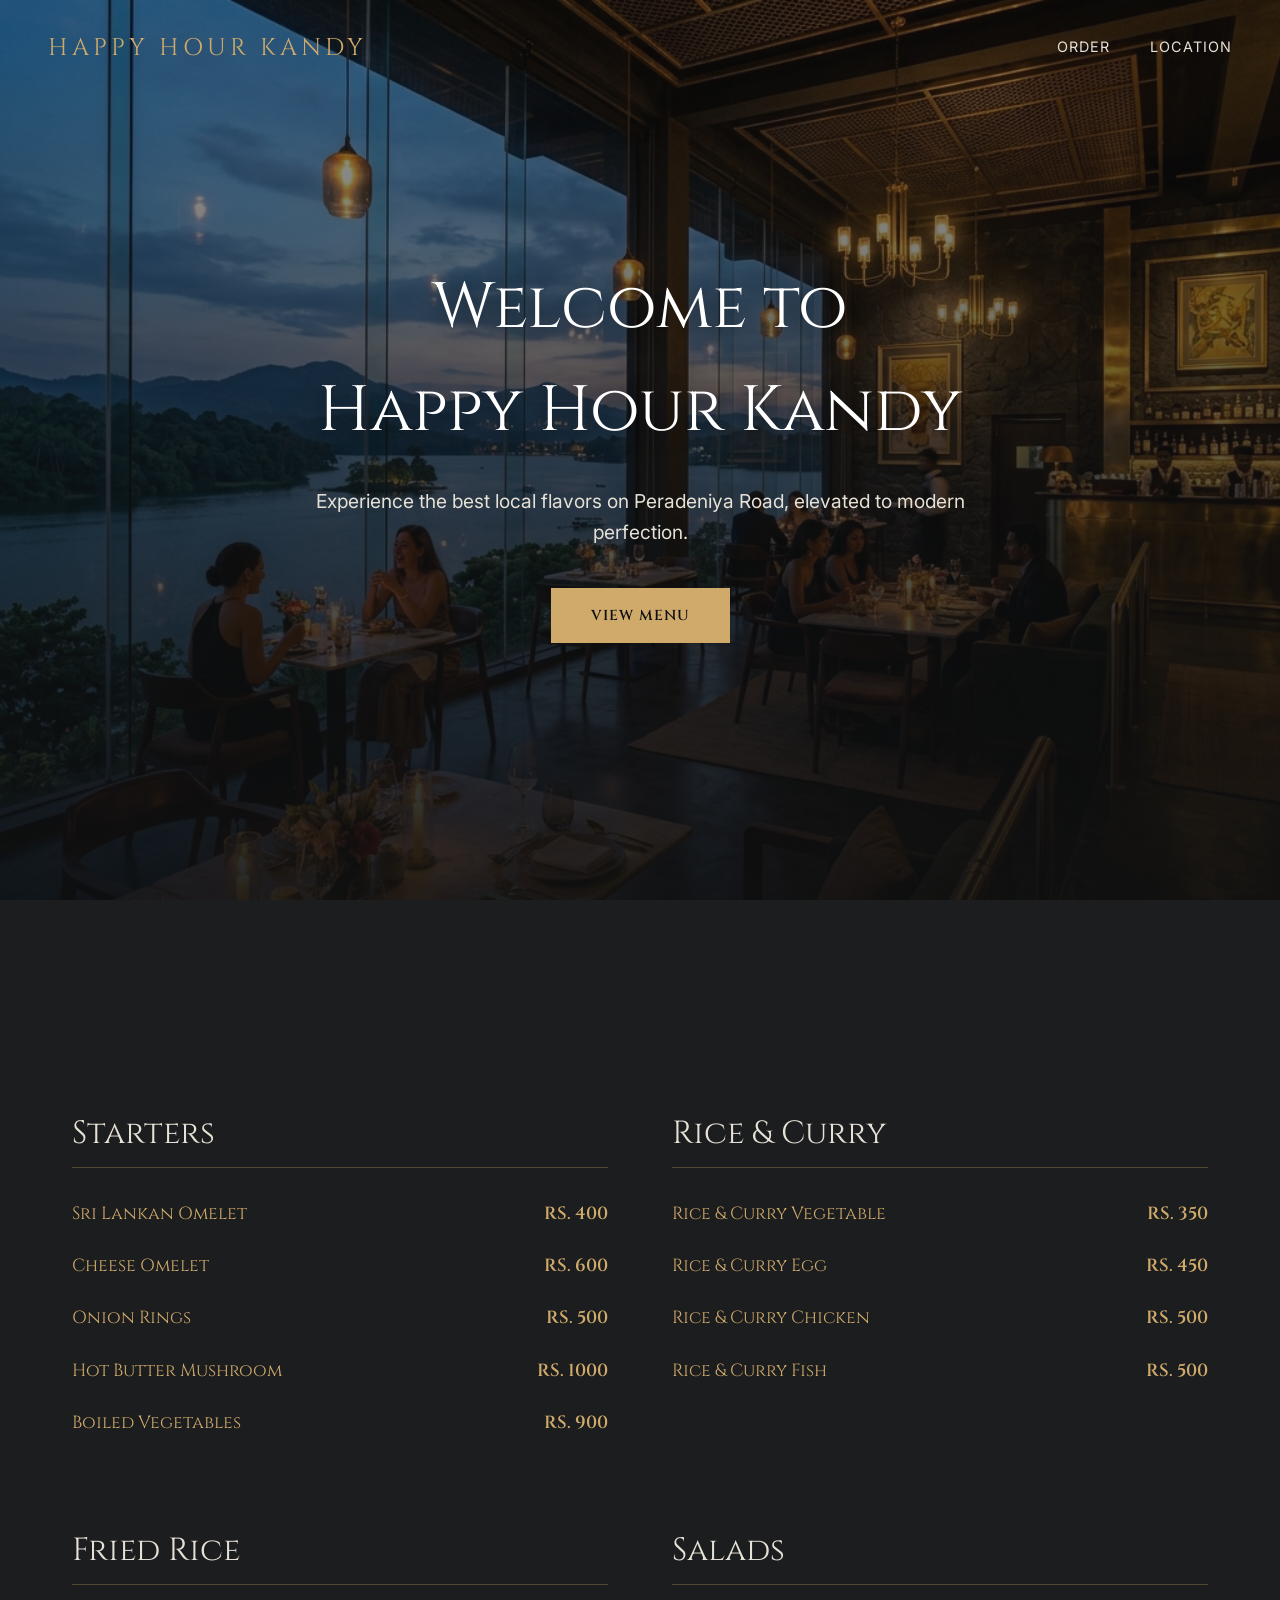
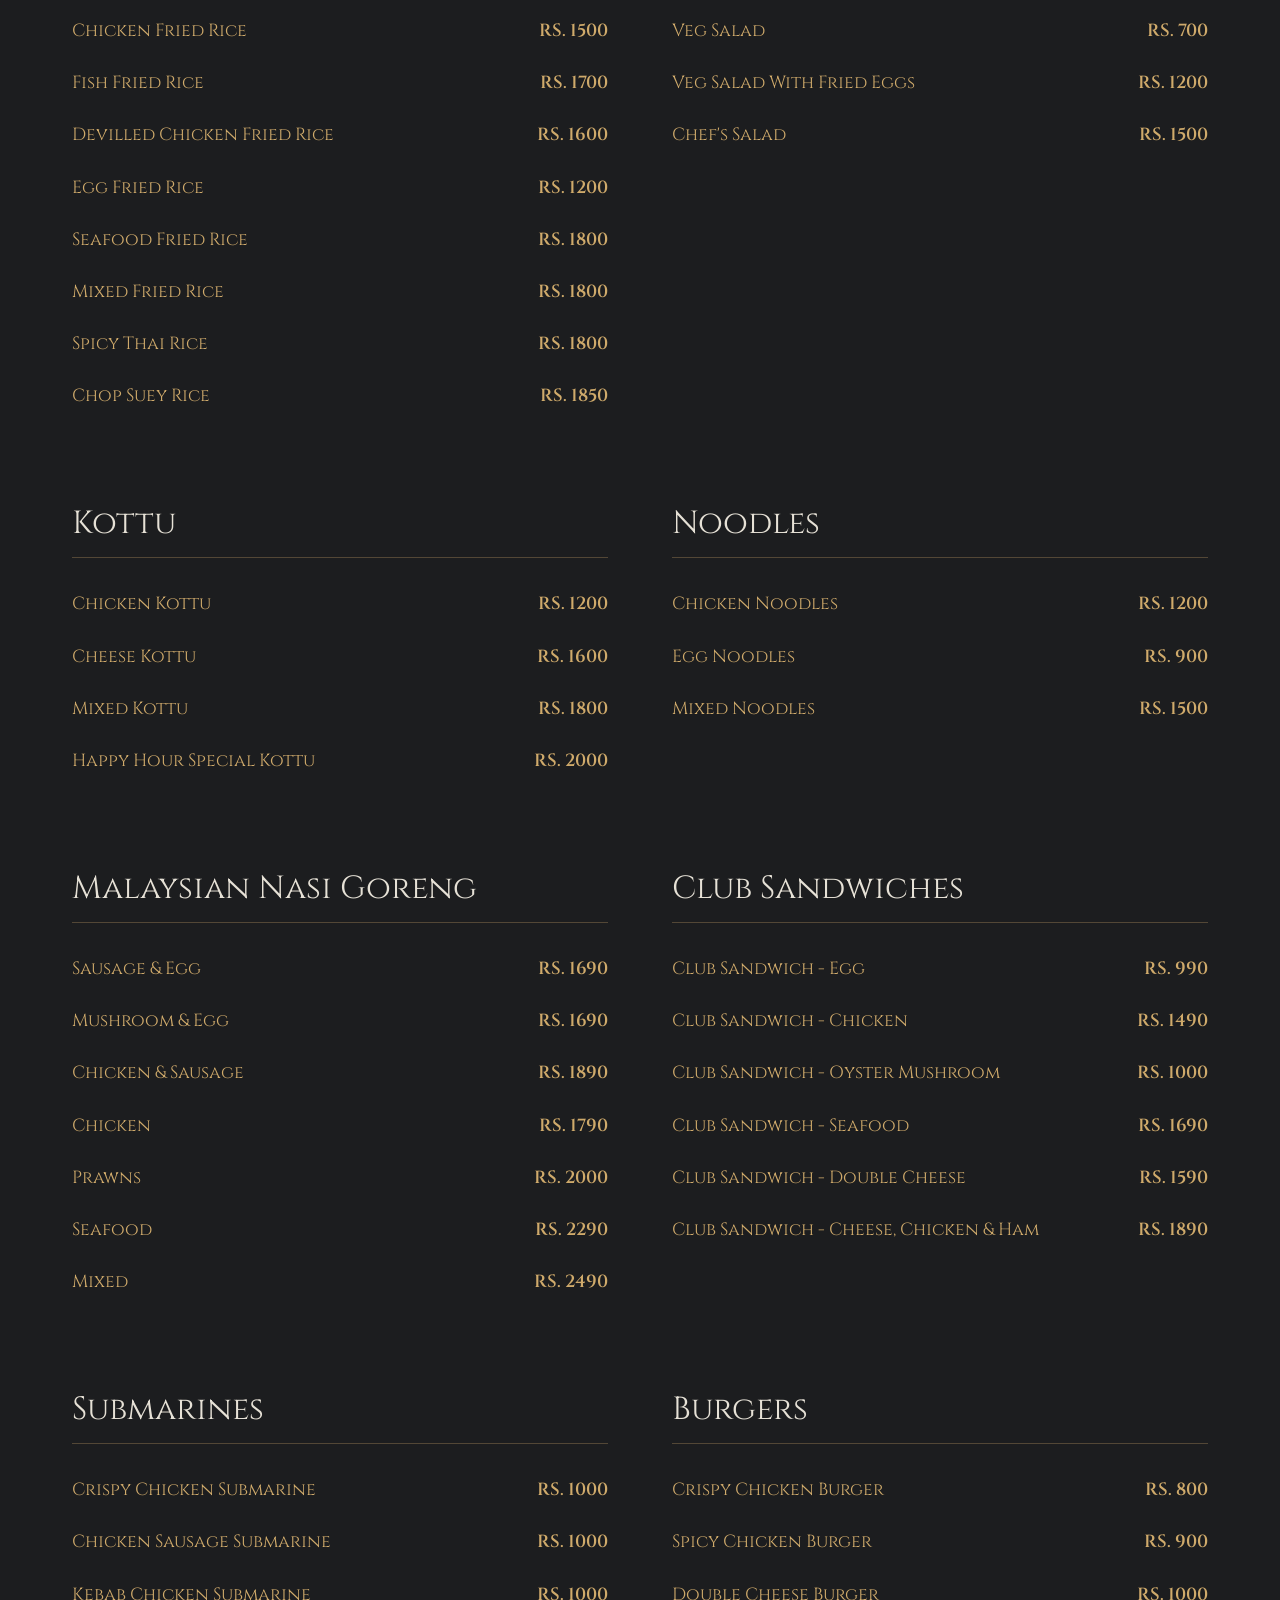
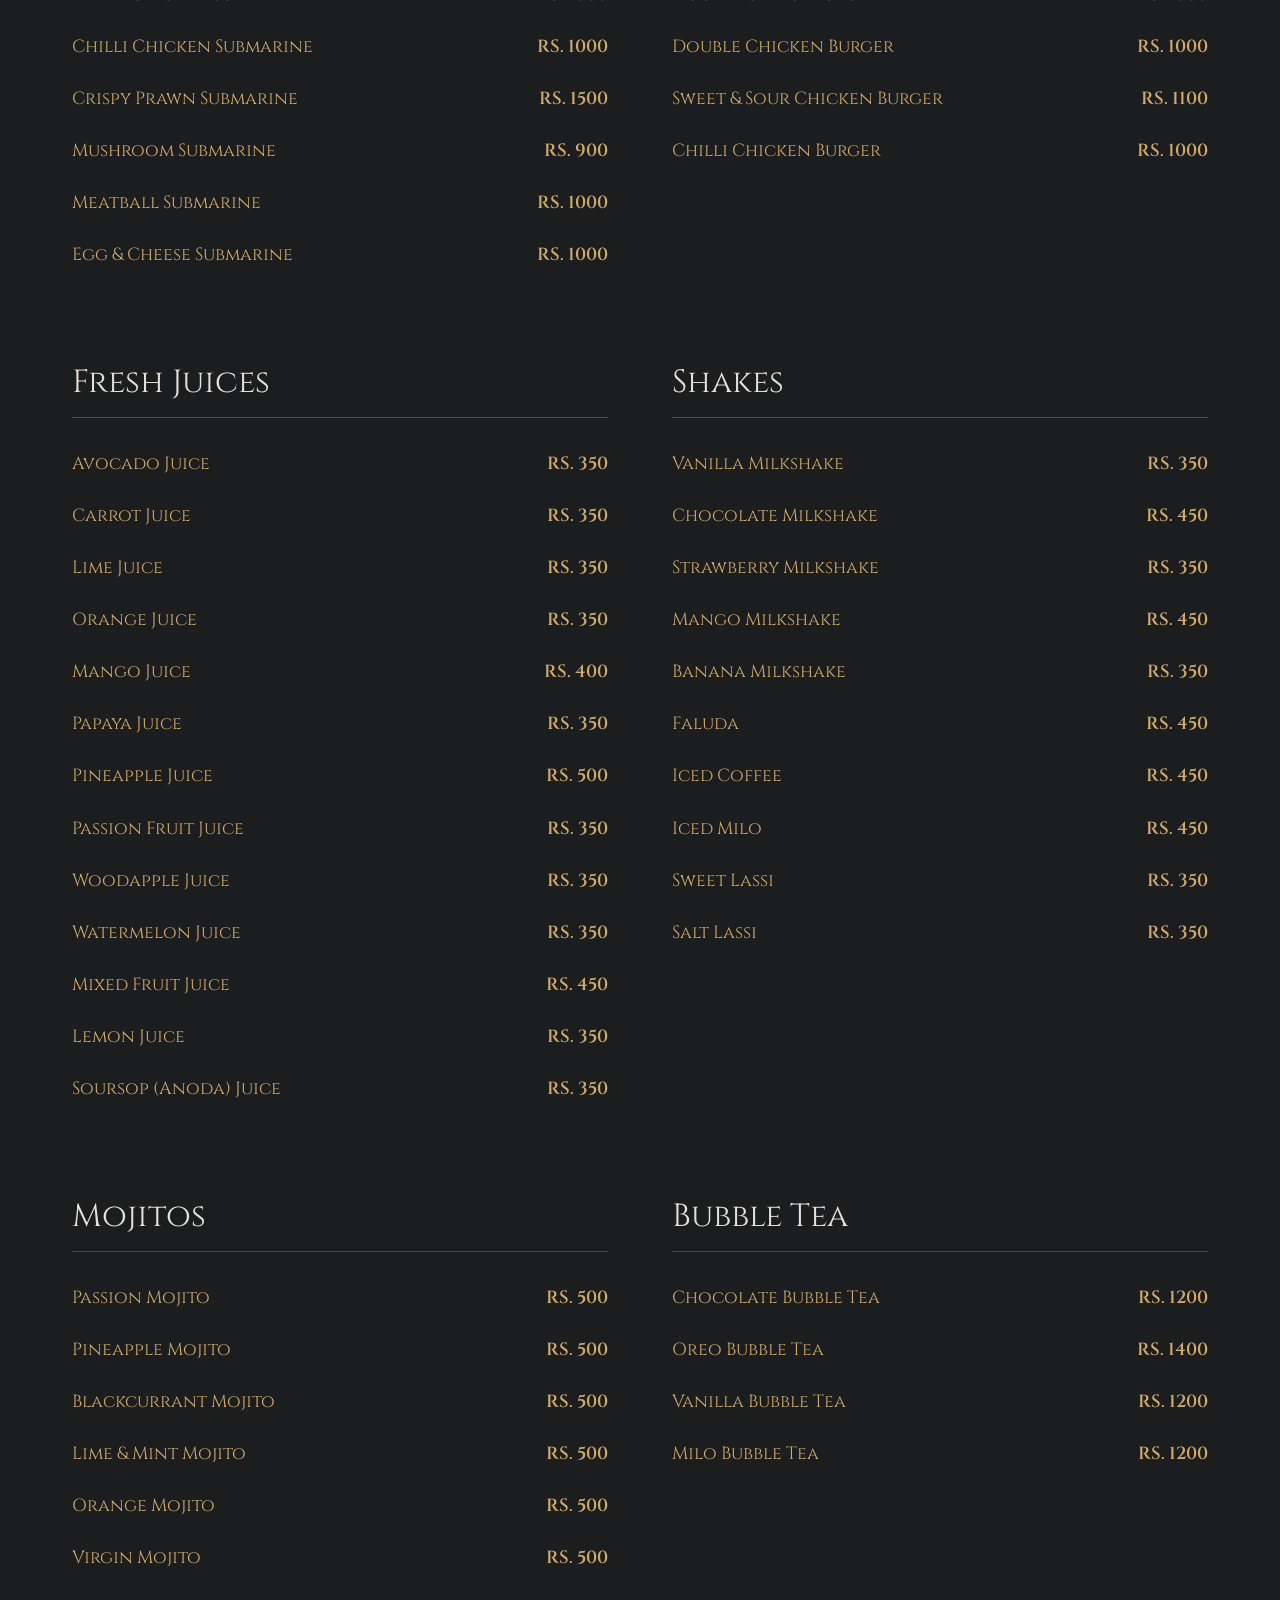
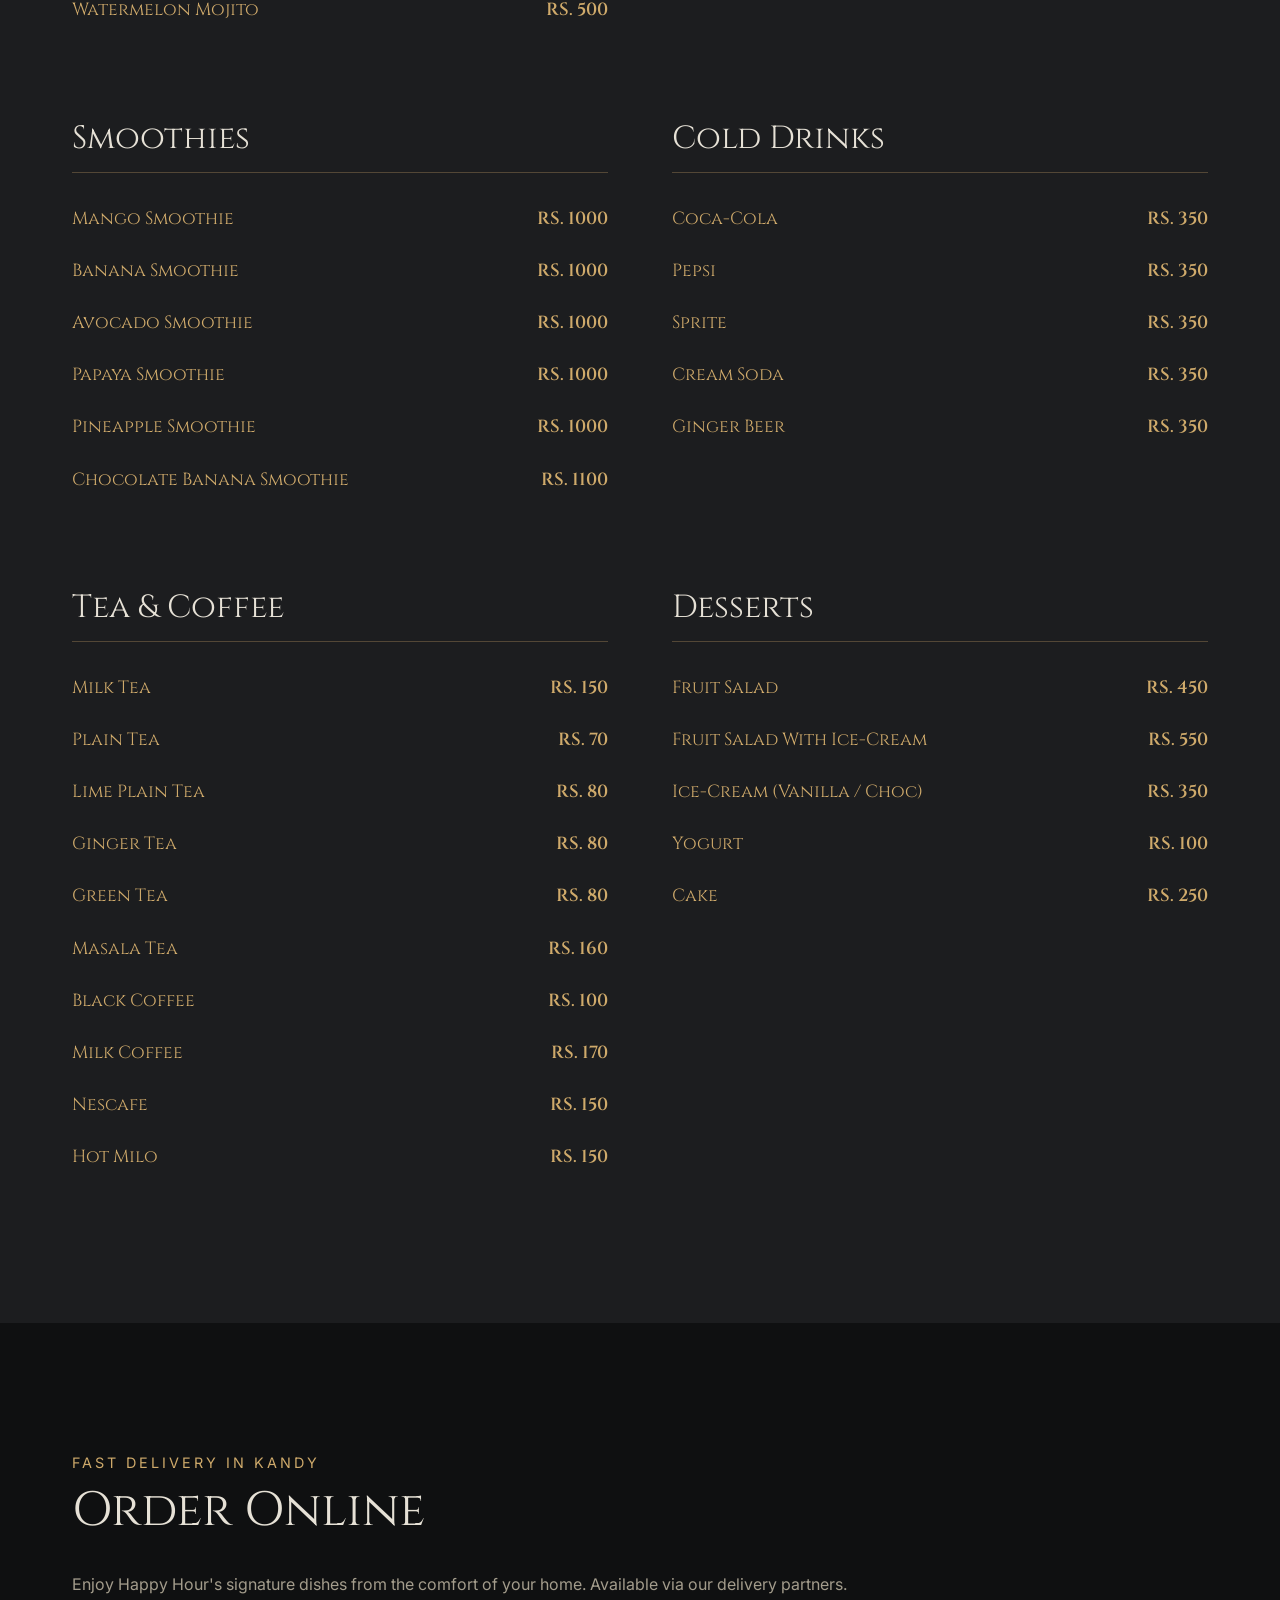
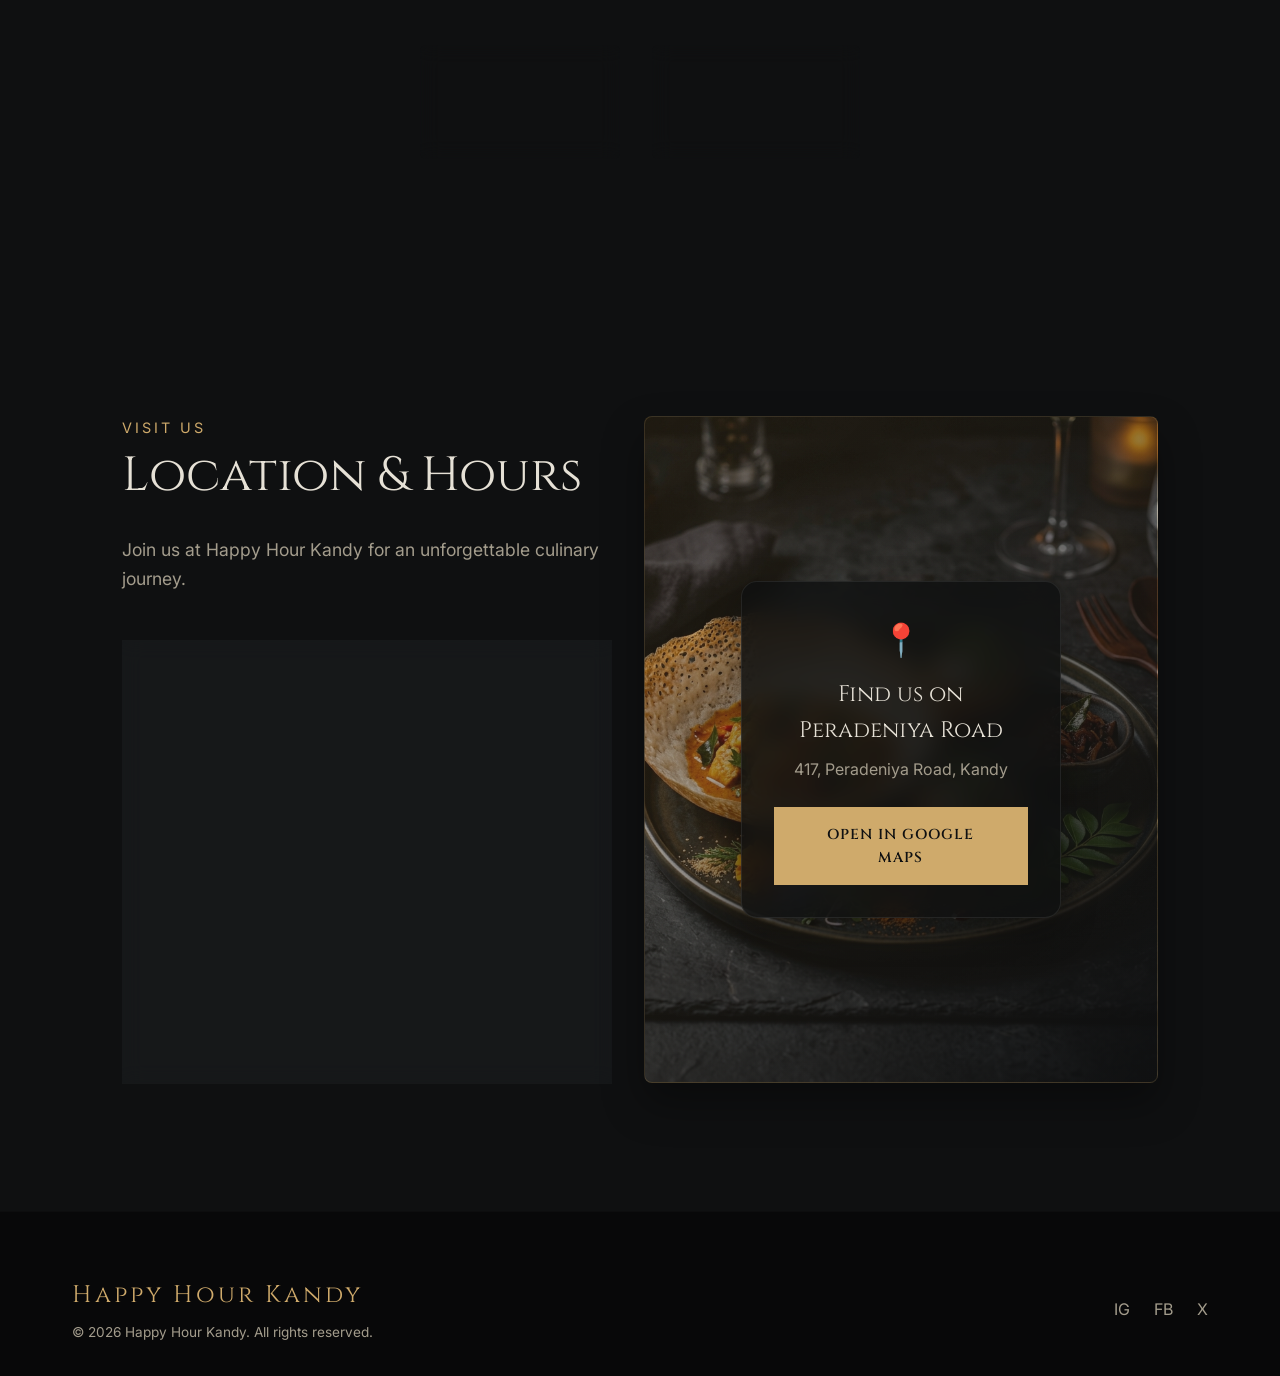
==== commit f203ffd8: "Refactor code structure for improved readability and maintainability Co-authored-by: Copilot <copilo" ====
--- a/index.html
+++ b/index.html
@@ -61,7 +61,10 @@
 
     <header class="navbar" id="navbar">
         <div class="nav-container">
-            <h1 class="logo" style="font-size: 1.5rem; text-transform: uppercase;">Happy Hour Kandy</h1>
+            <h1 class="logo" aria-label="Happy Hour Kandy">
+                <span class="logo-text">Happy Hour Kandy</span>
+                <img class="logo-image" src="assets/images/1.jpg" alt="Happy Hour Kandy logo">
+            </h1>
             <nav>
                 <ul class="nav-links">
                     <li><a href="#order" class="nav-link" title="Order Online from Happy Hour Kandy">Order</a></li>
@@ -87,112 +90,232 @@
 
     <section class="menu section dark-bg" id="menu">
         <div class="container">
-            <div class="full-menu-container fade-in delay-3">
+            <div class="full-menu-container">
                 
+                <!-- Food Categories -->
+                <div class="menu-category">
+                    <h3>Starters</h3>
+                    <ul class="menu-list">
+                        <li><div class="menu-item-header"><span>Sri Lankan Omelet</span><span class="price">RS. 400</span></div></li>
+                        <li><div class="menu-item-header"><span>Cheese Omelet</span><span class="price">RS. 600</span></div></li>
+                        <li><div class="menu-item-header"><span>Onion Rings</span><span class="price">RS. 500</span></div></li>
+                        <li><div class="menu-item-header"><span>Hot Butter Mushroom</span><span class="price">RS. 1000</span></div></li>
+                        <li><div class="menu-item-header"><span>Boiled Vegetables</span><span class="price">RS. 900</span></div></li>
+                    </ul>
+                </div>
+
                 <div class="menu-category">
                     <h3>Rice & Curry</h3>
                     <ul class="menu-list">
-                        <li>
-                            <div class="menu-item-header"><span>Rice & Curry Vegetable</span><span class="price">RS. 350</span></div>
-                        </li>
-                        <li>
-                            <div class="menu-item-header"><span>Rice & Curry Egg</span><span class="price">RS. 450</span></div>
-                        </li>
-                        <li>
-                            <div class="menu-item-header"><span>Rice & Curry Chicken</span><span class="price">RS. 500</span></div>
-                        </li>
-                        <li>
-                            <div class="menu-item-header"><span>Rice & Curry Fish</span><span class="price">RS. 500</span></div>
-                        </li>
+                        <li><div class="menu-item-header"><span>Rice & Curry Vegetable</span><span class="price">RS. 350</span></div></li>
+                        <li><div class="menu-item-header"><span>Rice & Curry Egg</span><span class="price">RS. 450</span></div></li>
+                        <li><div class="menu-item-header"><span>Rice & Curry Chicken</span><span class="price">RS. 500</span></div></li>
+                        <li><div class="menu-item-header"><span>Rice & Curry Fish</span><span class="price">RS. 500</span></div></li>
                     </ul>
                 </div>
 
                 <div class="menu-category">
                     <h3>Fried Rice</h3>
                     <ul class="menu-list">
-                        <li>
-                            <div class="menu-item-header"><span>Chicken Fried Rice</span><span class="price">RS. 1500</span></div>
-                        </li>
-                        <li>
-                            <div class="menu-item-header"><span>Fish Fried Rice</span><span class="price">RS. 1700</span></div>
-                        </li>
-                        <li>
-                            <div class="menu-item-header"><span>Deviled Chicken Fried Rice</span><span class="price">RS. 1600</span></div>
-                        </li>
-                        <li>
-                            <div class="menu-item-header"><span>Egg Fried Rice</span><span class="price">RS. 1200</span></div>
-                        </li>
-                        <li>
-                            <div class="menu-item-header"><span>Seafood Fried Rice</span><span class="price">RS. 1800</span></div>
-                        </li>
-                        <li>
-                            <div class="menu-item-header"><span>Mixed Fried Rice</span><span class="price">RS. 1800</span></div>
-                        </li>
-                        <li>
-                            <div class="menu-item-header"><span>Spicy Thai Rice</span><span class="price">RS. 1800</span></div>
-                        </li>
-                        <li>
-                            <div class="menu-item-header"><span>Choupsey Rice</span><span class="price">RS. 1850</span></div>
-                        </li>
+                        <li><div class="menu-item-header"><span>Chicken Fried Rice</span><span class="price">RS. 1500</span></div></li>
+                        <li><div class="menu-item-header"><span>Fish Fried Rice</span><span class="price">RS. 1700</span></div></li>
+                        <li><div class="menu-item-header"><span>Devilled Chicken Fried Rice</span><span class="price">RS. 1600</span></div></li>
+                        <li><div class="menu-item-header"><span>Egg Fried Rice</span><span class="price">RS. 1200</span></div></li>
+                        <li><div class="menu-item-header"><span>Seafood Fried Rice</span><span class="price">RS. 1800</span></div></li>
+                        <li><div class="menu-item-header"><span>Mixed Fried Rice</span><span class="price">RS. 1800</span></div></li>
+                        <li><div class="menu-item-header"><span>Spicy Thai Rice</span><span class="price">RS. 1800</span></div></li>
+                        <li><div class="menu-item-header"><span>Chop Suey Rice</span><span class="price">RS. 1850</span></div></li>
+                    </ul>
+                </div>
+
+                <div class="menu-category">
+                    <h3>Salads</h3>
+                    <ul class="menu-list">
+                        <li><div class="menu-item-header"><span>Veg Salad</span><span class="price">RS. 700</span></div></li>
+                        <li><div class="menu-item-header"><span>Veg Salad With Fried Eggs</span><span class="price">RS. 1200</span></div></li>
+                        <li><div class="menu-item-header"><span>Chef's Salad</span><span class="price">RS. 1500</span></div></li>
                     </ul>
                 </div>
 
                 <div class="menu-category">
                     <h3>Kottu</h3>
                     <ul class="menu-list">
-                        <li>
-                            <div class="menu-item-header"><span>Chicken Kottu</span><span class="price">RS. 1500</span></div>
-                        </li>
-                        <li>
-                            <div class="menu-item-header"><span>Cheese Kottu</span><span class="price">RS. 1600</span></div>
-                        </li>
-                        <li>
-                            <div class="menu-item-header"><span>Mix Kottu</span><span class="price">RS. 1800</span></div>
-                        </li>
-                        <li>
-                            <div class="menu-item-header"><span>Happy Hour Special Kottu</span><span class="price">RS. 2000</span></div>
-                        </li>
+                        <li><div class="menu-item-header"><span>Chicken Kottu</span><span class="price">RS. 1200</span></div></li>
+                        <li><div class="menu-item-header"><span>Cheese Kottu</span><span class="price">RS. 1600</span></div></li>
+                        <li><div class="menu-item-header"><span>Mixed Kottu</span><span class="price">RS. 1800</span></div></li>
+                        <li><div class="menu-item-header"><span>Happy Hour Special Kottu</span><span class="price">RS. 2000</span></div></li>
                     </ul>
                 </div>
 
                 <div class="menu-category">
                     <h3>Noodles</h3>
                     <ul class="menu-list">
-                        <li>
-                            <div class="menu-item-header"><span>Chicken Noodles</span><span class="price">RS. 900</span></div>
-                        </li>
-                        <li>
-                            <div class="menu-item-header"><span>Egg Noodles</span><span class="price">RS. 700</span></div>
-                        </li>
-                        <li>
-                            <div class="menu-item-header"><span>Mix Fried Noodles</span><span class="price">RS. 1000</span></div>
-                        </li>
+                        <li><div class="menu-item-header"><span>Chicken Noodles</span><span class="price">RS. 1200</span></div></li>
+                        <li><div class="menu-item-header"><span>Egg Noodles</span><span class="price">RS. 900</span></div></li>
+                        <li><div class="menu-item-header"><span>Mixed Noodles</span><span class="price">RS. 1500</span></div></li>
+                    </ul>
+                </div>
+
+                <div class="menu-category">
+                    <h3>Malaysian Nasi Goreng</h3>
+                    <ul class="menu-list">
+                        <li><div class="menu-item-header"><span>Sausage & Egg</span><span class="price">RS. 1690</span></div></li>
+                        <li><div class="menu-item-header"><span>Mushroom & Egg</span><span class="price">RS. 1690</span></div></li>
+                        <li><div class="menu-item-header"><span>Chicken & Sausage</span><span class="price">RS. 1890</span></div></li>
+                        <li><div class="menu-item-header"><span>Chicken</span><span class="price">RS. 1790</span></div></li>
+                        <li><div class="menu-item-header"><span>Prawns</span><span class="price">RS. 2000</span></div></li>
+                        <li><div class="menu-item-header"><span>Seafood</span><span class="price">RS. 2290</span></div></li>
+                        <li><div class="menu-item-header"><span>Mixed</span><span class="price">RS. 2490</span></div></li>
+                    </ul>
+                </div>
+
+                <div class="menu-category">
+                    <h3>Club Sandwiches</h3>
+                    <ul class="menu-list">
+                        <li><div class="menu-item-header"><span>Club Sandwich - Egg</span><span class="price">RS. 990</span></div></li>
+                        <li><div class="menu-item-header"><span>Club Sandwich - Chicken</span><span class="price">RS. 1490</span></div></li>
+                        <li><div class="menu-item-header"><span>Club Sandwich - Oyster Mushroom</span><span class="price">RS. 1000</span></div></li>
+                        <li><div class="menu-item-header"><span>Club Sandwich - Seafood</span><span class="price">RS. 1690</span></div></li>
+                        <li><div class="menu-item-header"><span>Club Sandwich - Double Cheese</span><span class="price">RS. 1590</span></div></li>
+                        <li><div class="menu-item-header"><span>Club Sandwich - Cheese, Chicken & Ham</span><span class="price">RS. 1890</span></div></li>
+                    </ul>
+                </div>
+
+                <div class="menu-category">
+                    <h3>Submarines</h3>
+                    <ul class="menu-list">
+                        <li><div class="menu-item-header"><span>Crispy Chicken Submarine</span><span class="price">RS. 1000</span></div></li>
+                        <li><div class="menu-item-header"><span>Chicken Sausage Submarine</span><span class="price">RS. 1000</span></div></li>
+                        <li><div class="menu-item-header"><span>Kebab Chicken Submarine</span><span class="price">RS. 1000</span></div></li>
+                        <li><div class="menu-item-header"><span>Chilli Chicken Submarine</span><span class="price">RS. 1000</span></div></li>
+                        <li><div class="menu-item-header"><span>Crispy Prawn Submarine</span><span class="price">RS. 1500</span></div></li>
+                        <li><div class="menu-item-header"><span>Mushroom Submarine</span><span class="price">RS. 900</span></div></li>
+                        <li><div class="menu-item-header"><span>Meatball Submarine</span><span class="price">RS. 1000</span></div></li>
+                        <li><div class="menu-item-header"><span>Egg & Cheese Submarine</span><span class="price">RS. 1000</span></div></li>
                     </ul>
                 </div>
 
                 <div class="menu-category">
                     <h3>Burgers</h3>
                     <ul class="menu-list">
-                        <li>
-                            <div class="menu-item-header"><span>Crispy Chicken Burger</span><span class="price">RS. 800</span></div>
-                        </li>
-                        <li>
-                            <div class="menu-item-header"><span>Spicy Chicken Burger</span><span class="price">RS. 900</span></div>
-                        </li>
-                        <li>
-                            <div class="menu-item-header"><span>Double Cheese Burger</span><span class="price">RS. 1000</span></div>
-                        </li>
-                        <li>
-                            <div class="menu-item-header"><span>Double Chicken Burger</span><span class="price">RS. 1000</span></div>
-                        </li>
-                        <li>
-                            <div class="menu-item-header"><span>Sweet & Sour Chicken</span><span class="price">RS. 1100</span></div>
-                        </li>
-                        <li>
-                            <div class="menu-item-header"><span>Chilli Chicken Burger</span><span class="price">RS. 1100</span></div>
-                        </li>
-                    </ul>
-                </div>
+                        <li><div class="menu-item-header"><span>Crispy Chicken Burger</span><span class="price">RS. 800</span></div></li>
+                        <li><div class="menu-item-header"><span>Spicy Chicken Burger</span><span class="price">RS. 900</span></div></li>
+                        <li><div class="menu-item-header"><span>Double Cheese Burger</span><span class="price">RS. 1000</span></div></li>
+                        <li><div class="menu-item-header"><span>Double Chicken Burger</span><span class="price">RS. 1000</span></div></li>
+                        <li><div class="menu-item-header"><span>Sweet & Sour Chicken Burger</span><span class="price">RS. 1100</span></div></li>
+                        <li><div class="menu-item-header"><span>Chilli Chicken Burger</span><span class="price">RS. 1000</span></div></li>
+                    </ul>
+                </div>
+
+                <!-- Beverages & Desserts -->
+                <div class="menu-category">
+                    <h3>Fresh Juices</h3>
+                    <ul class="menu-list">
+                        <li><div class="menu-item-header"><span>Avocado Juice</span><span class="price">RS. 350</span></div></li>
+                        <li><div class="menu-item-header"><span>Carrot Juice</span><span class="price">RS. 350</span></div></li>
+                        <li><div class="menu-item-header"><span>Lime Juice</span><span class="price">RS. 350</span></div></li>
+                        <li><div class="menu-item-header"><span>Orange Juice</span><span class="price">RS. 350</span></div></li>
+                        <li><div class="menu-item-header"><span>Mango Juice</span><span class="price">RS. 400</span></div></li>
+                        <li><div class="menu-item-header"><span>Papaya Juice</span><span class="price">RS. 350</span></div></li>
+                        <li><div class="menu-item-header"><span>Pineapple Juice</span><span class="price">RS. 500</span></div></li>
+                        <li><div class="menu-item-header"><span>Passion Fruit Juice</span><span class="price">RS. 350</span></div></li>
+                        <li><div class="menu-item-header"><span>Woodapple Juice</span><span class="price">RS. 350</span></div></li>
+                        <li><div class="menu-item-header"><span>Watermelon Juice</span><span class="price">RS. 350</span></div></li>
+                        <li><div class="menu-item-header"><span>Mixed Fruit Juice</span><span class="price">RS. 450</span></div></li>
+                        <li><div class="menu-item-header"><span>Lemon Juice</span><span class="price">RS. 350</span></div></li>
+                        <li><div class="menu-item-header"><span>Soursop (Anoda) Juice</span><span class="price">RS. 350</span></div></li>
+                    </ul>
+                </div>
+
+                <div class="menu-category">
+                    <h3>Shakes</h3>
+                    <ul class="menu-list">
+                        <li><div class="menu-item-header"><span>Vanilla Milkshake</span><span class="price">RS. 350</span></div></li>
+                        <li><div class="menu-item-header"><span>Chocolate Milkshake</span><span class="price">RS. 450</span></div></li>
+                        <li><div class="menu-item-header"><span>Strawberry Milkshake</span><span class="price">RS. 350</span></div></li>
+                        <li><div class="menu-item-header"><span>Mango Milkshake</span><span class="price">RS. 450</span></div></li>
+                        <li><div class="menu-item-header"><span>Banana Milkshake</span><span class="price">RS. 350</span></div></li>
+                        <li><div class="menu-item-header"><span>Faluda</span><span class="price">RS. 450</span></div></li>
+                        <li><div class="menu-item-header"><span>Iced Coffee</span><span class="price">RS. 450</span></div></li>
+                        <li><div class="menu-item-header"><span>Iced Milo</span><span class="price">RS. 450</span></div></li>
+                        <li><div class="menu-item-header"><span>Sweet Lassi</span><span class="price">RS. 350</span></div></li>
+                        <li><div class="menu-item-header"><span>Salt Lassi</span><span class="price">RS. 350</span></div></li>
+                    </ul>
+                </div>
+
+                <div class="menu-category">
+                    <h3>Mojitos</h3>
+                    <ul class="menu-list">
+                        <li><div class="menu-item-header"><span>Passion Mojito</span><span class="price">RS. 500</span></div></li>
+                        <li><div class="menu-item-header"><span>Pineapple Mojito</span><span class="price">RS. 500</span></div></li>
+                        <li><div class="menu-item-header"><span>Blackcurrant Mojito</span><span class="price">RS. 500</span></div></li>
+                        <li><div class="menu-item-header"><span>Lime & Mint Mojito</span><span class="price">RS. 500</span></div></li>
+                        <li><div class="menu-item-header"><span>Orange Mojito</span><span class="price">RS. 500</span></div></li>
+                        <li><div class="menu-item-header"><span>Virgin Mojito</span><span class="price">RS. 500</span></div></li>
+                        <li><div class="menu-item-header"><span>Watermelon Mojito</span><span class="price">RS. 500</span></div></li>
+                    </ul>
+                </div>
+
+                <div class="menu-category">
+                    <h3>Bubble Tea</h3>
+                    <ul class="menu-list">
+                        <li><div class="menu-item-header"><span>Chocolate Bubble Tea</span><span class="price">RS. 1200</span></div></li>
+                        <li><div class="menu-item-header"><span>Oreo Bubble Tea</span><span class="price">RS. 1400</span></div></li>
+                        <li><div class="menu-item-header"><span>Vanilla Bubble Tea</span><span class="price">RS. 1200</span></div></li>
+                        <li><div class="menu-item-header"><span>Milo Bubble Tea</span><span class="price">RS. 1200</span></div></li>
+                    </ul>
+                </div>
+
+                <div class="menu-category">
+                    <h3>Smoothies</h3>
+                    <ul class="menu-list">
+                        <li><div class="menu-item-header"><span>Mango Smoothie</span><span class="price">RS. 1000</span></div></li>
+                        <li><div class="menu-item-header"><span>Banana Smoothie</span><span class="price">RS. 1000</span></div></li>
+                        <li><div class="menu-item-header"><span>Avocado Smoothie</span><span class="price">RS. 1000</span></div></li>
+                        <li><div class="menu-item-header"><span>Papaya Smoothie</span><span class="price">RS. 1000</span></div></li>
+                        <li><div class="menu-item-header"><span>Pineapple Smoothie</span><span class="price">RS. 1000</span></div></li>
+                        <li><div class="menu-item-header"><span>Chocolate Banana Smoothie</span><span class="price">RS. 1100</span></div></li>
+                    </ul>
+                </div>
+
+                <div class="menu-category">
+                    <h3>Cold Drinks</h3>
+                    <ul class="menu-list">
+                        <li><div class="menu-item-header"><span>Coca-Cola</span><span class="price">RS. 350</span></div></li>
+                        <li><div class="menu-item-header"><span>Pepsi</span><span class="price">RS. 350</span></div></li>
+                        <li><div class="menu-item-header"><span>Sprite</span><span class="price">RS. 350</span></div></li>
+                        <li><div class="menu-item-header"><span>Cream Soda</span><span class="price">RS. 350</span></div></li>
+                        <li><div class="menu-item-header"><span>Ginger Beer</span><span class="price">RS. 350</span></div></li>
+                    </ul>
+                </div>
+
+                <div class="menu-category">
+                    <h3>Tea & Coffee</h3>
+                    <ul class="menu-list">
+                        <li><div class="menu-item-header"><span>Milk Tea</span><span class="price">RS. 150</span></div></li>
+                        <li><div class="menu-item-header"><span>Plain Tea</span><span class="price">RS. 70</span></div></li>
+                        <li><div class="menu-item-header"><span>Lime Plain Tea</span><span class="price">RS. 80</span></div></li>
+                        <li><div class="menu-item-header"><span>Ginger Tea</span><span class="price">RS. 80</span></div></li>
+                        <li><div class="menu-item-header"><span>Green Tea</span><span class="price">RS. 80</span></div></li>
+                        <li><div class="menu-item-header"><span>Masala Tea</span><span class="price">RS. 160</span></div></li>
+                        <li><div class="menu-item-header"><span>Black Coffee</span><span class="price">RS. 100</span></div></li>
+                        <li><div class="menu-item-header"><span>Milk Coffee</span><span class="price">RS. 170</span></div></li>
+                        <li><div class="menu-item-header"><span>Nescafe</span><span class="price">RS. 150</span></div></li>
+                        <li><div class="menu-item-header"><span>Hot Milo</span><span class="price">RS. 150</span></div></li>
+                    </ul>
+                </div>
+
+                <div class="menu-category">
+                    <h3>Desserts</h3>
+                    <ul class="menu-list">
+                        <li><div class="menu-item-header"><span>Fruit Salad</span><span class="price">RS. 450</span></div></li>
+                        <li><div class="menu-item-header"><span>Fruit Salad With Ice-Cream</span><span class="price">RS. 550</span></div></li>
+                        <li><div class="menu-item-header"><span>Ice-Cream (Vanilla / Choc)</span><span class="price">RS. 350</span></div></li>
+                        <li><div class="menu-item-header"><span>Yogurt</span><span class="price">RS. 100</span></div></li>
+                        <li><div class="menu-item-header"><span>Cake</span><span class="price">RS. 250</span></div></li>
+                    </ul>
+                </div>
+
             </div>
         </div>
     </section>
@@ -214,8 +337,8 @@
     </section>
 
     <section class="location section" id="location">
-        <div class="container location-container" style="display: flex; flex-wrap: wrap; gap: 2rem; align-items: stretch;">
-            <div class="location-info fade-in" style="flex: 1; min-width: 300px;">
+        <div class="container location-container">
+            <div class="location-info fade-in">
                 <h3 class="section-subtitle">Visit Us</h3>
                 <h2 class="section-title">Location & Hours</h2>
                 <p>Join us at Happy Hour Kandy for an unforgettable culinary journey.</p>
@@ -239,17 +362,22 @@
                 </div>
             </div>
             
-            <div class="location-map fade-in delay-1" style="flex: 1; min-width: 300px; min-height: 350px;">
-                <iframe 
-                    title="Happy Hour Kandy Map Location"
-                    src="https://maps.google.com/maps?q=417%20Peradeniya%20Road,%20Kandy&t=&z=15&ie=UTF8&iwloc=&output=embed" 
-                    width="100%" 
-                    height="100%" 
-                    style="border:0; border-radius: 8px;" 
-                    allowfullscreen="" 
-                    loading="lazy" 
-                    referrerpolicy="no-referrer-when-downgrade">
-                </iframe>
+            <div class="location-map fade-in delay-1">
+                <div class="map-card" aria-label="Happy Hour Kandy map location">
+                    <div class="map-card-content">
+                        <span class="map-pin">📍</span>
+                        <h4>Find us on Peradeniya Road</h4>
+                        <p>417, Peradeniya Road, Kandy</p>
+                        <a
+                            class="btn btn-primary map-link"
+                            href="https://www.google.com/maps/search/?api=1&query=417+Peradeniya+Road+Kandy"
+                            target="_blank"
+                            rel="noopener noreferrer"
+                        >
+                            Open in Google Maps
+                        </a>
+                    </div>
+                </div>
             </div>
         </div>
     </section>
--- a/styles.css
+++ b/styles.css
@@ -57,6 +57,13 @@
     padding: 8rem 0;
 }
 
+.section,
+.hero,
+.footer,
+.navbar {
+    width: 100%;
+}
+
 .section-subtitle {
     color: var(--accent-gold);
     font-size: 0.9rem;
@@ -155,6 +162,20 @@
     color: var(--accent-gold);
 }
 
+.logo-text {
+    display: inline-block;
+    font-size: 1.5rem;
+    text-transform: uppercase;
+}
+
+.logo-image {
+    display: none;
+    width: auto;
+    height: 44px;
+    max-width: 180px;
+    object-fit: contain;
+}
+
 .nav-links {
     display: flex;
     gap: 2.5rem;
@@ -213,7 +234,7 @@
 
 /* Hero Section */
 .hero {
-    height: 100vh;
+    min-height: 100vh;
     display: flex;
     align-items: center;
     justify-content: center;
@@ -347,9 +368,71 @@
 
 /* Location Section */
 .location-container {
-    max-width: 800px;
+    max-width: 1100px;
     margin: 0 auto;
+    display: grid;
+    grid-template-columns: minmax(0, 1fr) minmax(0, 1.05fr);
+    gap: 2rem;
+    align-items: stretch;
+    text-align: left;
+}
+
+.location-info,
+.location-map {
+    min-width: 0;
+}
+
+.location-map {
+    position: relative;
+    min-height: 380px;
+    border-radius: 8px;
+    overflow: hidden;
+    box-shadow: 0 20px 40px rgba(0, 0, 0, 0.35);
+    background: linear-gradient(135deg, rgba(207, 170, 107, 0.14), rgba(15, 16, 17, 0.98)), url('assets/images/dish_highlight.png') center/cover no-repeat;
+    border: 1px solid rgba(207, 170, 107, 0.18);
+}
+
+.map-card {
+    position: absolute;
+    inset: 0;
+    display: flex;
+    align-items: center;
+    justify-content: center;
+    padding: 2rem;
+}
+
+.map-card-content {
+    width: min(100%, 320px);
+    padding: 2rem;
+    border-radius: 16px;
+    background: rgba(15, 16, 17, 0.82);
+    border: 1px solid rgba(255, 255, 255, 0.08);
+    backdrop-filter: blur(12px);
+    -webkit-backdrop-filter: blur(12px);
     text-align: center;
+    box-shadow: 0 12px 35px rgba(0, 0, 0, 0.3);
+}
+
+.map-pin {
+    display: block;
+    font-size: 2rem;
+    margin-bottom: 0.75rem;
+}
+
+.map-card-content h4 {
+    font-size: 1.4rem;
+    margin-bottom: 0.5rem;
+    color: var(--text-primary);
+}
+
+.map-card-content p {
+    color: var(--text-secondary);
+    margin-bottom: 1.5rem;
+}
+
+.map-link {
+    width: 100%;
+    justify-content: center;
 }
 
 .location-info p {
@@ -413,6 +496,7 @@
     font-family: var(--font-heading);
     font-size: 1.1rem;
     color: var(--accent-gold);
+    gap: 1rem;
 }
 
 .menu-item-header .price {
@@ -438,12 +522,18 @@
     align-items: center;
     justify-content: center;
     padding: 1.5rem 3rem;
-    border-radius: 8px;
+    border-radius: 6px;
     font-family: var(--font-heading);
     font-size: 1.4rem;
     font-weight: 600;
     transition: var(--transition-smooth);
     min-width: 200px;
+    border: 1px solid rgba(207, 170, 107, 0.18);
+    background: rgba(255, 255, 255, 0.02);
+    color: var(--text-primary);
+    box-shadow: 0 10px 30px rgba(0, 0, 0, 0.22);
+    backdrop-filter: blur(10px);
+    -webkit-backdrop-filter: blur(10px);
 }
 
 .platform-btn span {
@@ -456,27 +546,27 @@
 }
 
 .pickme-btn {
-    background-color: #f7b445; /* PickMe Yellow/Orange */
-    color: #fff;
-    border: 1px solid #e09f30;
+    background: linear-gradient(135deg, rgba(247, 180, 69, 0.14), rgba(15, 16, 17, 0.96));
+    border-color: rgba(247, 180, 69, 0.38);
 }
 
 .pickme-btn:hover {
-    background-color: #e09f30;
+    background: linear-gradient(135deg, rgba(247, 180, 69, 0.22), rgba(15, 16, 17, 0.98));
     transform: translateY(-5px);
-    box-shadow: 0 10px 20px rgba(247, 180, 69, 0.2);
+    box-shadow: 0 14px 28px rgba(247, 180, 69, 0.16);
+    border-color: rgba(247, 180, 69, 0.65);
 }
 
 .uber-btn {
-    background-color: #06C167; /* Uber Eats Green */
-    color: #fff;
-    border: 1px solid #05a357;
+    background: linear-gradient(135deg, rgba(6, 193, 103, 0.12), rgba(15, 16, 17, 0.96));
+    border-color: rgba(6, 193, 103, 0.34);
 }
 
 .uber-btn:hover {
-    background-color: #05a357;
+    background: linear-gradient(135deg, rgba(6, 193, 103, 0.2), rgba(15, 16, 17, 0.98));
     transform: translateY(-5px);
-    box-shadow: 0 10px 20px rgba(6, 193, 103, 0.2);
+    box-shadow: 0 14px 28px rgba(6, 193, 103, 0.14);
+    border-color: rgba(6, 193, 103, 0.6);
 }
 
 
@@ -552,6 +642,10 @@
 
 /* Responsive Design */
 @media (max-width: 900px) {
+    .section {
+        padding: 6rem 0;
+    }
+
     .about-grid {
         grid-template-columns: 1fr;
         gap: 3rem;
@@ -566,8 +660,24 @@
         font-size: 3rem;
     }
 
+    .location-container {
+        grid-template-columns: 1fr;
+    }
+
+    .location-map {
+        min-height: 320px;
+    }
+
     .nav-container {
         padding: 0 1.5rem;
+    }
+
+    .logo-text {
+        display: none;
+    }
+
+    .logo-image {
+        display: block;
     }
 
     .mobile-menu-btn {
@@ -605,8 +715,75 @@
 }
 
 @media (max-width: 600px) {
+    .container {
+        padding: 0 1.1rem;
+    }
+
+    .section {
+        padding: 4.5rem 0;
+    }
+
+    .hero {
+        min-height: 100svh;
+        padding: 6.5rem 0 4rem;
+        background-position: center top;
+    }
+
+    .hero-content {
+        padding: 0 1rem;
+    }
+
+    .hero-content h2 {
+        font-size: clamp(2.2rem, 10vw, 2.8rem);
+    }
+
+    .hero-content p {
+        font-size: 1rem;
+    }
+
     .section-title {
-        font-size: 2.2rem;
+        font-size: clamp(1.9rem, 7vw, 2.4rem);
+    }
+
+    .section-subtitle {
+        letter-spacing: 2px;
+    }
+
+    .full-menu-container {
+        margin-top: 3rem;
+        gap: 2.5rem;
+    }
+
+    .menu-category h3 {
+        font-size: 1.6rem;
+    }
+
+    .menu-item-header {
+        font-size: 1rem;
+        flex-wrap: wrap;
+        justify-content: space-between;
+    }
+
+    .order-buttons {
+        gap: 1rem;
+    }
+
+    .platform-btn {
+        width: 100%;
+        max-width: 340px;
+        min-width: 0;
+        padding: 1.25rem 1.5rem;
+        font-size: 1.1rem;
+    }
+
+    .contact-details {
+        grid-template-columns: 1fr;
+        padding: 2rem 1.25rem;
+        gap: 1.25rem;
+    }
+
+    .location-map {
+        min-height: 260px;
     }
     
     .footer-content {
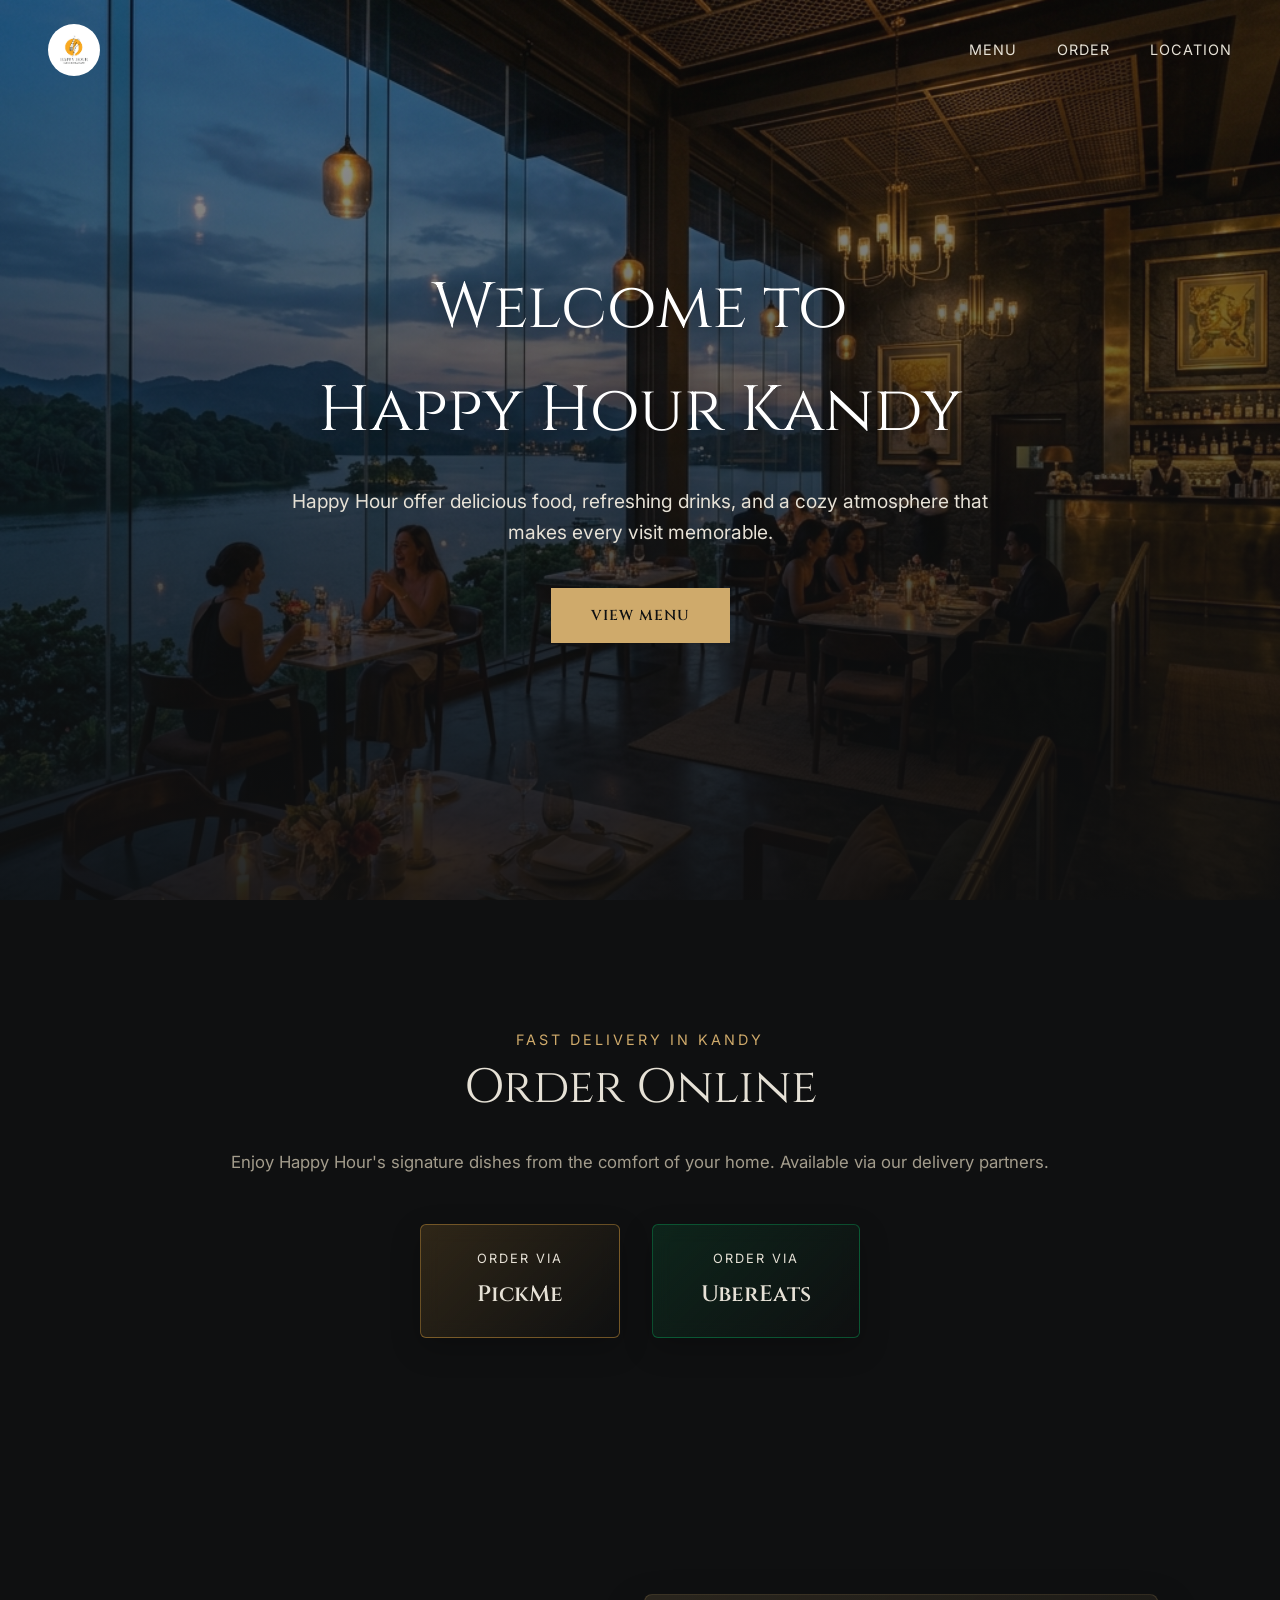
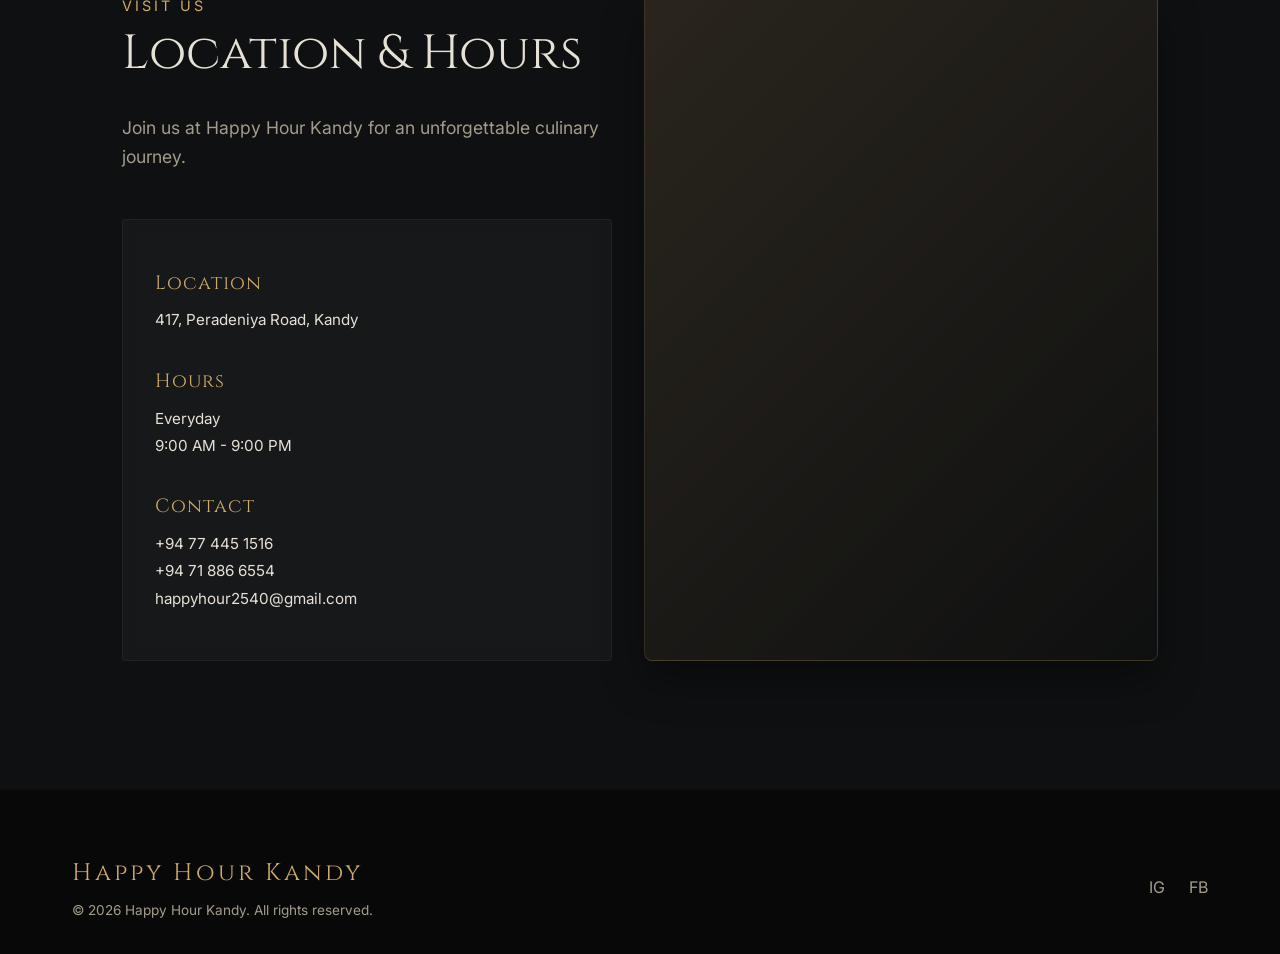
==== commit 117e224f: "Add full menu page and enhance existing styles and scripts - Created a new menu.html file to display" ====
--- a/index.html
+++ b/index.html
@@ -67,6 +67,7 @@
             </h1>
             <nav>
                 <ul class="nav-links">
+                    <li><a href="menu.html" class="nav-link" title="View Happy Hour Kandy Full Menu">Menu</a></li>
                     <li><a href="#order" class="nav-link" title="Order Online from Happy Hour Kandy">Order</a></li>
                     <li><a href="#location" class="nav-link" title="Find Happy Hour Kandy Location">Location</a></li>
                 </ul>
@@ -83,240 +84,8 @@
         <div class="hero-overlay"></div>
         <div class="hero-content">
             <h2 class="animate-up delay-1">Welcome to <br>Happy Hour Kandy</h2>
-            <p class="animate-up delay-2">Experience the best local flavors on Peradeniya Road, elevated to modern perfection.</p>
-            <a href="#menu" class="btn btn-primary animate-up delay-3">View Menu</a>
-        </div>
-    </section>
-
-    <section class="menu section dark-bg" id="menu">
-        <div class="container">
-            <div class="full-menu-container">
-                
-                <!-- Food Categories -->
-                <div class="menu-category">
-                    <h3>Starters</h3>
-                    <ul class="menu-list">
-                        <li><div class="menu-item-header"><span>Sri Lankan Omelet</span><span class="price">RS. 400</span></div></li>
-                        <li><div class="menu-item-header"><span>Cheese Omelet</span><span class="price">RS. 600</span></div></li>
-                        <li><div class="menu-item-header"><span>Onion Rings</span><span class="price">RS. 500</span></div></li>
-                        <li><div class="menu-item-header"><span>Hot Butter Mushroom</span><span class="price">RS. 1000</span></div></li>
-                        <li><div class="menu-item-header"><span>Boiled Vegetables</span><span class="price">RS. 900</span></div></li>
-                    </ul>
-                </div>
-
-                <div class="menu-category">
-                    <h3>Rice & Curry</h3>
-                    <ul class="menu-list">
-                        <li><div class="menu-item-header"><span>Rice & Curry Vegetable</span><span class="price">RS. 350</span></div></li>
-                        <li><div class="menu-item-header"><span>Rice & Curry Egg</span><span class="price">RS. 450</span></div></li>
-                        <li><div class="menu-item-header"><span>Rice & Curry Chicken</span><span class="price">RS. 500</span></div></li>
-                        <li><div class="menu-item-header"><span>Rice & Curry Fish</span><span class="price">RS. 500</span></div></li>
-                    </ul>
-                </div>
-
-                <div class="menu-category">
-                    <h3>Fried Rice</h3>
-                    <ul class="menu-list">
-                        <li><div class="menu-item-header"><span>Chicken Fried Rice</span><span class="price">RS. 1500</span></div></li>
-                        <li><div class="menu-item-header"><span>Fish Fried Rice</span><span class="price">RS. 1700</span></div></li>
-                        <li><div class="menu-item-header"><span>Devilled Chicken Fried Rice</span><span class="price">RS. 1600</span></div></li>
-                        <li><div class="menu-item-header"><span>Egg Fried Rice</span><span class="price">RS. 1200</span></div></li>
-                        <li><div class="menu-item-header"><span>Seafood Fried Rice</span><span class="price">RS. 1800</span></div></li>
-                        <li><div class="menu-item-header"><span>Mixed Fried Rice</span><span class="price">RS. 1800</span></div></li>
-                        <li><div class="menu-item-header"><span>Spicy Thai Rice</span><span class="price">RS. 1800</span></div></li>
-                        <li><div class="menu-item-header"><span>Chop Suey Rice</span><span class="price">RS. 1850</span></div></li>
-                    </ul>
-                </div>
-
-                <div class="menu-category">
-                    <h3>Salads</h3>
-                    <ul class="menu-list">
-                        <li><div class="menu-item-header"><span>Veg Salad</span><span class="price">RS. 700</span></div></li>
-                        <li><div class="menu-item-header"><span>Veg Salad With Fried Eggs</span><span class="price">RS. 1200</span></div></li>
-                        <li><div class="menu-item-header"><span>Chef's Salad</span><span class="price">RS. 1500</span></div></li>
-                    </ul>
-                </div>
-
-                <div class="menu-category">
-                    <h3>Kottu</h3>
-                    <ul class="menu-list">
-                        <li><div class="menu-item-header"><span>Chicken Kottu</span><span class="price">RS. 1200</span></div></li>
-                        <li><div class="menu-item-header"><span>Cheese Kottu</span><span class="price">RS. 1600</span></div></li>
-                        <li><div class="menu-item-header"><span>Mixed Kottu</span><span class="price">RS. 1800</span></div></li>
-                        <li><div class="menu-item-header"><span>Happy Hour Special Kottu</span><span class="price">RS. 2000</span></div></li>
-                    </ul>
-                </div>
-
-                <div class="menu-category">
-                    <h3>Noodles</h3>
-                    <ul class="menu-list">
-                        <li><div class="menu-item-header"><span>Chicken Noodles</span><span class="price">RS. 1200</span></div></li>
-                        <li><div class="menu-item-header"><span>Egg Noodles</span><span class="price">RS. 900</span></div></li>
-                        <li><div class="menu-item-header"><span>Mixed Noodles</span><span class="price">RS. 1500</span></div></li>
-                    </ul>
-                </div>
-
-                <div class="menu-category">
-                    <h3>Malaysian Nasi Goreng</h3>
-                    <ul class="menu-list">
-                        <li><div class="menu-item-header"><span>Sausage & Egg</span><span class="price">RS. 1690</span></div></li>
-                        <li><div class="menu-item-header"><span>Mushroom & Egg</span><span class="price">RS. 1690</span></div></li>
-                        <li><div class="menu-item-header"><span>Chicken & Sausage</span><span class="price">RS. 1890</span></div></li>
-                        <li><div class="menu-item-header"><span>Chicken</span><span class="price">RS. 1790</span></div></li>
-                        <li><div class="menu-item-header"><span>Prawns</span><span class="price">RS. 2000</span></div></li>
-                        <li><div class="menu-item-header"><span>Seafood</span><span class="price">RS. 2290</span></div></li>
-                        <li><div class="menu-item-header"><span>Mixed</span><span class="price">RS. 2490</span></div></li>
-                    </ul>
-                </div>
-
-                <div class="menu-category">
-                    <h3>Club Sandwiches</h3>
-                    <ul class="menu-list">
-                        <li><div class="menu-item-header"><span>Club Sandwich - Egg</span><span class="price">RS. 990</span></div></li>
-                        <li><div class="menu-item-header"><span>Club Sandwich - Chicken</span><span class="price">RS. 1490</span></div></li>
-                        <li><div class="menu-item-header"><span>Club Sandwich - Oyster Mushroom</span><span class="price">RS. 1000</span></div></li>
-                        <li><div class="menu-item-header"><span>Club Sandwich - Seafood</span><span class="price">RS. 1690</span></div></li>
-                        <li><div class="menu-item-header"><span>Club Sandwich - Double Cheese</span><span class="price">RS. 1590</span></div></li>
-                        <li><div class="menu-item-header"><span>Club Sandwich - Cheese, Chicken & Ham</span><span class="price">RS. 1890</span></div></li>
-                    </ul>
-                </div>
-
-                <div class="menu-category">
-                    <h3>Submarines</h3>
-                    <ul class="menu-list">
-                        <li><div class="menu-item-header"><span>Crispy Chicken Submarine</span><span class="price">RS. 1000</span></div></li>
-                        <li><div class="menu-item-header"><span>Chicken Sausage Submarine</span><span class="price">RS. 1000</span></div></li>
-                        <li><div class="menu-item-header"><span>Kebab Chicken Submarine</span><span class="price">RS. 1000</span></div></li>
-                        <li><div class="menu-item-header"><span>Chilli Chicken Submarine</span><span class="price">RS. 1000</span></div></li>
-                        <li><div class="menu-item-header"><span>Crispy Prawn Submarine</span><span class="price">RS. 1500</span></div></li>
-                        <li><div class="menu-item-header"><span>Mushroom Submarine</span><span class="price">RS. 900</span></div></li>
-                        <li><div class="menu-item-header"><span>Meatball Submarine</span><span class="price">RS. 1000</span></div></li>
-                        <li><div class="menu-item-header"><span>Egg & Cheese Submarine</span><span class="price">RS. 1000</span></div></li>
-                    </ul>
-                </div>
-
-                <div class="menu-category">
-                    <h3>Burgers</h3>
-                    <ul class="menu-list">
-                        <li><div class="menu-item-header"><span>Crispy Chicken Burger</span><span class="price">RS. 800</span></div></li>
-                        <li><div class="menu-item-header"><span>Spicy Chicken Burger</span><span class="price">RS. 900</span></div></li>
-                        <li><div class="menu-item-header"><span>Double Cheese Burger</span><span class="price">RS. 1000</span></div></li>
-                        <li><div class="menu-item-header"><span>Double Chicken Burger</span><span class="price">RS. 1000</span></div></li>
-                        <li><div class="menu-item-header"><span>Sweet & Sour Chicken Burger</span><span class="price">RS. 1100</span></div></li>
-                        <li><div class="menu-item-header"><span>Chilli Chicken Burger</span><span class="price">RS. 1000</span></div></li>
-                    </ul>
-                </div>
-
-                <!-- Beverages & Desserts -->
-                <div class="menu-category">
-                    <h3>Fresh Juices</h3>
-                    <ul class="menu-list">
-                        <li><div class="menu-item-header"><span>Avocado Juice</span><span class="price">RS. 350</span></div></li>
-                        <li><div class="menu-item-header"><span>Carrot Juice</span><span class="price">RS. 350</span></div></li>
-                        <li><div class="menu-item-header"><span>Lime Juice</span><span class="price">RS. 350</span></div></li>
-                        <li><div class="menu-item-header"><span>Orange Juice</span><span class="price">RS. 350</span></div></li>
-                        <li><div class="menu-item-header"><span>Mango Juice</span><span class="price">RS. 400</span></div></li>
-                        <li><div class="menu-item-header"><span>Papaya Juice</span><span class="price">RS. 350</span></div></li>
-                        <li><div class="menu-item-header"><span>Pineapple Juice</span><span class="price">RS. 500</span></div></li>
-                        <li><div class="menu-item-header"><span>Passion Fruit Juice</span><span class="price">RS. 350</span></div></li>
-                        <li><div class="menu-item-header"><span>Woodapple Juice</span><span class="price">RS. 350</span></div></li>
-                        <li><div class="menu-item-header"><span>Watermelon Juice</span><span class="price">RS. 350</span></div></li>
-                        <li><div class="menu-item-header"><span>Mixed Fruit Juice</span><span class="price">RS. 450</span></div></li>
-                        <li><div class="menu-item-header"><span>Lemon Juice</span><span class="price">RS. 350</span></div></li>
-                        <li><div class="menu-item-header"><span>Soursop (Anoda) Juice</span><span class="price">RS. 350</span></div></li>
-                    </ul>
-                </div>
-
-                <div class="menu-category">
-                    <h3>Shakes</h3>
-                    <ul class="menu-list">
-                        <li><div class="menu-item-header"><span>Vanilla Milkshake</span><span class="price">RS. 350</span></div></li>
-                        <li><div class="menu-item-header"><span>Chocolate Milkshake</span><span class="price">RS. 450</span></div></li>
-                        <li><div class="menu-item-header"><span>Strawberry Milkshake</span><span class="price">RS. 350</span></div></li>
-                        <li><div class="menu-item-header"><span>Mango Milkshake</span><span class="price">RS. 450</span></div></li>
-                        <li><div class="menu-item-header"><span>Banana Milkshake</span><span class="price">RS. 350</span></div></li>
-                        <li><div class="menu-item-header"><span>Faluda</span><span class="price">RS. 450</span></div></li>
-                        <li><div class="menu-item-header"><span>Iced Coffee</span><span class="price">RS. 450</span></div></li>
-                        <li><div class="menu-item-header"><span>Iced Milo</span><span class="price">RS. 450</span></div></li>
-                        <li><div class="menu-item-header"><span>Sweet Lassi</span><span class="price">RS. 350</span></div></li>
-                        <li><div class="menu-item-header"><span>Salt Lassi</span><span class="price">RS. 350</span></div></li>
-                    </ul>
-                </div>
-
-                <div class="menu-category">
-                    <h3>Mojitos</h3>
-                    <ul class="menu-list">
-                        <li><div class="menu-item-header"><span>Passion Mojito</span><span class="price">RS. 500</span></div></li>
-                        <li><div class="menu-item-header"><span>Pineapple Mojito</span><span class="price">RS. 500</span></div></li>
-                        <li><div class="menu-item-header"><span>Blackcurrant Mojito</span><span class="price">RS. 500</span></div></li>
-                        <li><div class="menu-item-header"><span>Lime & Mint Mojito</span><span class="price">RS. 500</span></div></li>
-                        <li><div class="menu-item-header"><span>Orange Mojito</span><span class="price">RS. 500</span></div></li>
-                        <li><div class="menu-item-header"><span>Virgin Mojito</span><span class="price">RS. 500</span></div></li>
-                        <li><div class="menu-item-header"><span>Watermelon Mojito</span><span class="price">RS. 500</span></div></li>
-                    </ul>
-                </div>
-
-                <div class="menu-category">
-                    <h3>Bubble Tea</h3>
-                    <ul class="menu-list">
-                        <li><div class="menu-item-header"><span>Chocolate Bubble Tea</span><span class="price">RS. 1200</span></div></li>
-                        <li><div class="menu-item-header"><span>Oreo Bubble Tea</span><span class="price">RS. 1400</span></div></li>
-                        <li><div class="menu-item-header"><span>Vanilla Bubble Tea</span><span class="price">RS. 1200</span></div></li>
-                        <li><div class="menu-item-header"><span>Milo Bubble Tea</span><span class="price">RS. 1200</span></div></li>
-                    </ul>
-                </div>
-
-                <div class="menu-category">
-                    <h3>Smoothies</h3>
-                    <ul class="menu-list">
-                        <li><div class="menu-item-header"><span>Mango Smoothie</span><span class="price">RS. 1000</span></div></li>
-                        <li><div class="menu-item-header"><span>Banana Smoothie</span><span class="price">RS. 1000</span></div></li>
-                        <li><div class="menu-item-header"><span>Avocado Smoothie</span><span class="price">RS. 1000</span></div></li>
-                        <li><div class="menu-item-header"><span>Papaya Smoothie</span><span class="price">RS. 1000</span></div></li>
-                        <li><div class="menu-item-header"><span>Pineapple Smoothie</span><span class="price">RS. 1000</span></div></li>
-                        <li><div class="menu-item-header"><span>Chocolate Banana Smoothie</span><span class="price">RS. 1100</span></div></li>
-                    </ul>
-                </div>
-
-                <div class="menu-category">
-                    <h3>Cold Drinks</h3>
-                    <ul class="menu-list">
-                        <li><div class="menu-item-header"><span>Coca-Cola</span><span class="price">RS. 350</span></div></li>
-                        <li><div class="menu-item-header"><span>Pepsi</span><span class="price">RS. 350</span></div></li>
-                        <li><div class="menu-item-header"><span>Sprite</span><span class="price">RS. 350</span></div></li>
-                        <li><div class="menu-item-header"><span>Cream Soda</span><span class="price">RS. 350</span></div></li>
-                        <li><div class="menu-item-header"><span>Ginger Beer</span><span class="price">RS. 350</span></div></li>
-                    </ul>
-                </div>
-
-                <div class="menu-category">
-                    <h3>Tea & Coffee</h3>
-                    <ul class="menu-list">
-                        <li><div class="menu-item-header"><span>Milk Tea</span><span class="price">RS. 150</span></div></li>
-                        <li><div class="menu-item-header"><span>Plain Tea</span><span class="price">RS. 70</span></div></li>
-                        <li><div class="menu-item-header"><span>Lime Plain Tea</span><span class="price">RS. 80</span></div></li>
-                        <li><div class="menu-item-header"><span>Ginger Tea</span><span class="price">RS. 80</span></div></li>
-                        <li><div class="menu-item-header"><span>Green Tea</span><span class="price">RS. 80</span></div></li>
-                        <li><div class="menu-item-header"><span>Masala Tea</span><span class="price">RS. 160</span></div></li>
-                        <li><div class="menu-item-header"><span>Black Coffee</span><span class="price">RS. 100</span></div></li>
-                        <li><div class="menu-item-header"><span>Milk Coffee</span><span class="price">RS. 170</span></div></li>
-                        <li><div class="menu-item-header"><span>Nescafe</span><span class="price">RS. 150</span></div></li>
-                        <li><div class="menu-item-header"><span>Hot Milo</span><span class="price">RS. 150</span></div></li>
-                    </ul>
-                </div>
-
-                <div class="menu-category">
-                    <h3>Desserts</h3>
-                    <ul class="menu-list">
-                        <li><div class="menu-item-header"><span>Fruit Salad</span><span class="price">RS. 450</span></div></li>
-                        <li><div class="menu-item-header"><span>Fruit Salad With Ice-Cream</span><span class="price">RS. 550</span></div></li>
-                        <li><div class="menu-item-header"><span>Ice-Cream (Vanilla / Choc)</span><span class="price">RS. 350</span></div></li>
-                        <li><div class="menu-item-header"><span>Yogurt</span><span class="price">RS. 100</span></div></li>
-                        <li><div class="menu-item-header"><span>Cake</span><span class="price">RS. 250</span></div></li>
-                    </ul>
-                </div>
-
-            </div>
+            <p class="animate-up delay-2">Happy Hour offer delicious food, refreshing drinks, and a cozy atmosphere that makes every visit memorable.</p>
+            <a href="menu.html" class="btn btn-primary animate-up delay-3">View Menu</a>
         </div>
     </section>
 
@@ -324,7 +93,7 @@
         <div class="container text-center fade-in">
             <h3 class="section-subtitle">Fast Delivery in Kandy</h3>
             <h2 class="section-title">Order Online</h2>
-            <p style="color: var(--text-secondary); margin-bottom: 3rem;">Enjoy Happy Hour's signature dishes from the comfort of your home. Available via our delivery partners.</p>
+            <p class="section-lead">Enjoy Happy Hour's signature dishes from the comfort of your home. Available via our delivery partners.</p>
             <div class="order-buttons">
                 <a href="https://pickme-app-sl.onelink.me/Fore?af_xp=custom&pid=custom&deep_link_value=outletDetailScreen&af_dp=afpickmesl%3A%2F%2F&merchant_id=42906&service_code=FOOD&route_type=food_and_market&route=outletDetailScreen" class="platform-btn pickme-btn" title="Order Happy Hour Kandy via PickMe">
                     <span>Order via</span> PickMe
@@ -344,39 +113,33 @@
                 <p>Join us at Happy Hour Kandy for an unforgettable culinary journey.</p>
                 <div class="contact-details">
                     <div class="detail-item">
-                        <h4>📍 Location</h4>
+                        <h4>Location</h4>
                         <p>417, Peradeniya Road, Kandy</p>
                     </div>
                     <div class="detail-item">
-                        <h4>🕒 Hours</h4>
+                        <h4>Hours</h4>
                         <p>Everyday<br>9:00 AM - 9:00 PM</p>
                     </div>
                     <div class="detail-item">
-                        <h4>📞 Contact</h4>
+                        <h4>Contact</h4>
                         <p>
-                            <a href="tel:+94774451516" style="color: inherit; text-decoration: none;">+94 77 445 1516</a><br>
-                            <a href="tel:+94718866554" style="color: inherit; text-decoration: none;">+94 71 886 6554</a><br>
-                            <a href="mailto:happyhour2540@gmail.com" style="color: inherit; text-decoration: none;">happyhour2540@gmail.com</a>
+                            <a href="tel:+94774451516" class="contact-link">+94 77 445 1516</a><br>
+                            <a href="tel:+94718866554" class="contact-link">+94 71 886 6554</a><br>
+                            <a href="mailto:happyhour2540@gmail.com" class="contact-link">happyhour2540@gmail.com</a>
                         </p>
                     </div>
                 </div>
             </div>
             
             <div class="location-map fade-in delay-1">
-                <div class="map-card" aria-label="Happy Hour Kandy map location">
-                    <div class="map-card-content">
-                        <span class="map-pin">📍</span>
-                        <h4>Find us on Peradeniya Road</h4>
-                        <p>417, Peradeniya Road, Kandy</p>
-                        <a
-                            class="btn btn-primary map-link"
-                            href="https://www.google.com/maps/search/?api=1&query=417+Peradeniya+Road+Kandy"
-                            target="_blank"
-                            rel="noopener noreferrer"
-                        >
-                            Open in Google Maps
-                        </a>
-                    </div>
+                <div class="map-embed" aria-label="Map showing Happy Hour Kandy location">
+                    <iframe
+                        class="map-frame"
+                        title="Happy Hour Kandy on Peradeniya Road"
+                        src="https://www.google.com/maps?q=417+Peradeniya+Road+Kandy&output=embed"
+                        loading="lazy"
+                        referrerpolicy="no-referrer-when-downgrade"
+                    ></iframe>
                 </div>
             </div>
         </div>
@@ -389,9 +152,8 @@
                 <p>© 2026 Happy Hour Kandy. All rights reserved.</p>
             </div>
             <div class="social-links">
-                <a href="#" aria-label="Happy Hour Kandy Instagram">IG</a>
-                <a href="#" aria-label="Happy Hour Kandy Facebook">FB</a>
-                <a href="#" aria-label="Happy Hour Kandy X">X</a>
+                <a href="https://www.instagram.com/happy.hour_sl?igsh=MTk2ZndmenZybTJxOQ%3D%3D&utm_source=qr" target="_blank" rel="noopener noreferrer" aria-label="Happy Hour Kandy Instagram">IG</a>
+                <a href="https://www.facebook.com/share/18RMpoqPGJ/?mibextid=wwXIfr" target="_blank" rel="noopener noreferrer" aria-label="Happy Hour Kandy Facebook">FB</a>
             </div>
         </div>
     </footer>
--- a/styles.css
+++ b/styles.css
@@ -53,6 +53,10 @@
     padding: 0 2rem;
 }
 
+.text-center {
+    text-align: center;
+}
+
 .section {
     padding: 8rem 0;
 }
@@ -77,6 +81,12 @@
     font-size: 3rem;
     margin-bottom: 2rem;
     line-height: 1.2;
+}
+
+.section-lead {
+    color: var(--text-secondary);
+    margin-bottom: 3rem;
+    font-size: 1.05rem;
 }
 
 .dark-bg {
@@ -157,23 +167,27 @@
 }
 
 .logo {
+    display: flex;
+    align-items: center;
+    gap: 0.75rem;
     font-size: 1.8rem;
     letter-spacing: 4px;
     color: var(--accent-gold);
 }
 
 .logo-text {
-    display: inline-block;
+    display: none;
     font-size: 1.5rem;
     text-transform: uppercase;
 }
 
 .logo-image {
-    display: none;
-    width: auto;
-    height: 44px;
+    display: block;
+    width: 52px;
+    height: 52px;
     max-width: 180px;
-    object-fit: contain;
+    object-fit: cover;
+    border-radius: 50%;
 }
 
 .nav-links {
@@ -388,51 +402,22 @@
     border-radius: 8px;
     overflow: hidden;
     box-shadow: 0 20px 40px rgba(0, 0, 0, 0.35);
-    background: linear-gradient(135deg, rgba(207, 170, 107, 0.14), rgba(15, 16, 17, 0.98)), url('assets/images/dish_highlight.png') center/cover no-repeat;
+    background: linear-gradient(135deg, rgba(207, 170, 107, 0.14), rgba(15, 16, 17, 0.98));
     border: 1px solid rgba(207, 170, 107, 0.18);
 }
 
-.map-card {
+.map-embed {
     position: absolute;
     inset: 0;
-    display: flex;
-    align-items: center;
-    justify-content: center;
-    padding: 2rem;
-}
-
-.map-card-content {
-    width: min(100%, 320px);
-    padding: 2rem;
-    border-radius: 16px;
-    background: rgba(15, 16, 17, 0.82);
-    border: 1px solid rgba(255, 255, 255, 0.08);
-    backdrop-filter: blur(12px);
-    -webkit-backdrop-filter: blur(12px);
-    text-align: center;
-    box-shadow: 0 12px 35px rgba(0, 0, 0, 0.3);
-}
-
-.map-pin {
-    display: block;
-    font-size: 2rem;
-    margin-bottom: 0.75rem;
-}
-
-.map-card-content h4 {
-    font-size: 1.4rem;
-    margin-bottom: 0.5rem;
-    color: var(--text-primary);
-}
-
-.map-card-content p {
-    color: var(--text-secondary);
-    margin-bottom: 1.5rem;
-}
-
-.map-link {
-    width: 100%;
-    justify-content: center;
+    width: 100%;
+    height: 100%;
+}
+
+.map-frame {
+    width: 100%;
+    height: 100%;
+    border: 0;
+    filter: grayscale(0.25) contrast(1.05) saturate(0.92);
 }
 
 .location-info p {
@@ -445,7 +430,7 @@
     display: grid;
     grid-template-columns: repeat(auto-fit, minmax(200px, 1fr));
     gap: 2rem;
-    text-align: center;
+    text-align: left;
     background: rgba(42, 44, 47, 0.3);
     backdrop-filter: blur(10px);
     -webkit-backdrop-filter: blur(10px);
@@ -466,6 +451,15 @@
     margin-bottom: 0;
     font-size: 0.95rem;
     line-height: 1.8;
+}
+
+.contact-link {
+    color: var(--text-primary);
+    text-decoration: none;
+}
+
+.contact-link:hover {
+    color: var(--accent-gold);
 }
 
 /* Full Menu Layout */
@@ -677,7 +671,7 @@
     }
 
     .logo-image {
-        display: block;
+        height: 44px;
     }
 
     .mobile-menu-btn {
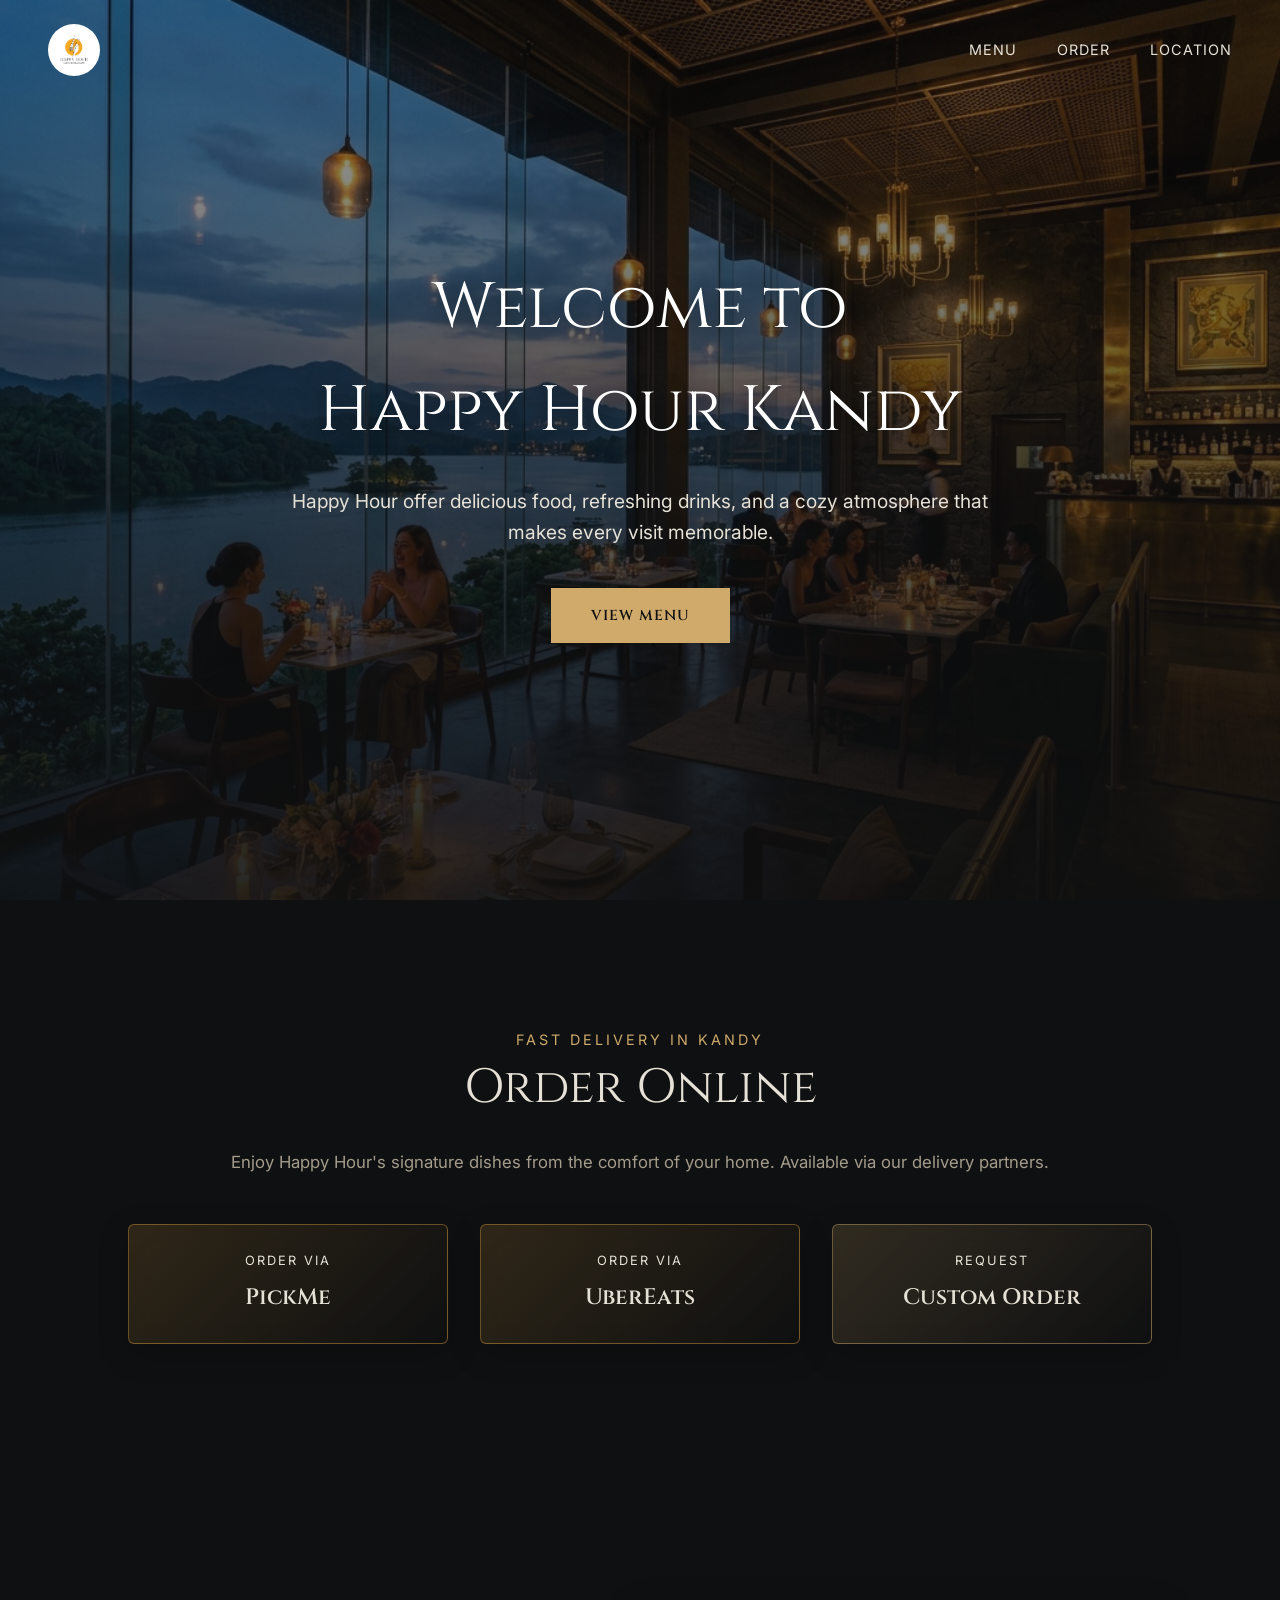
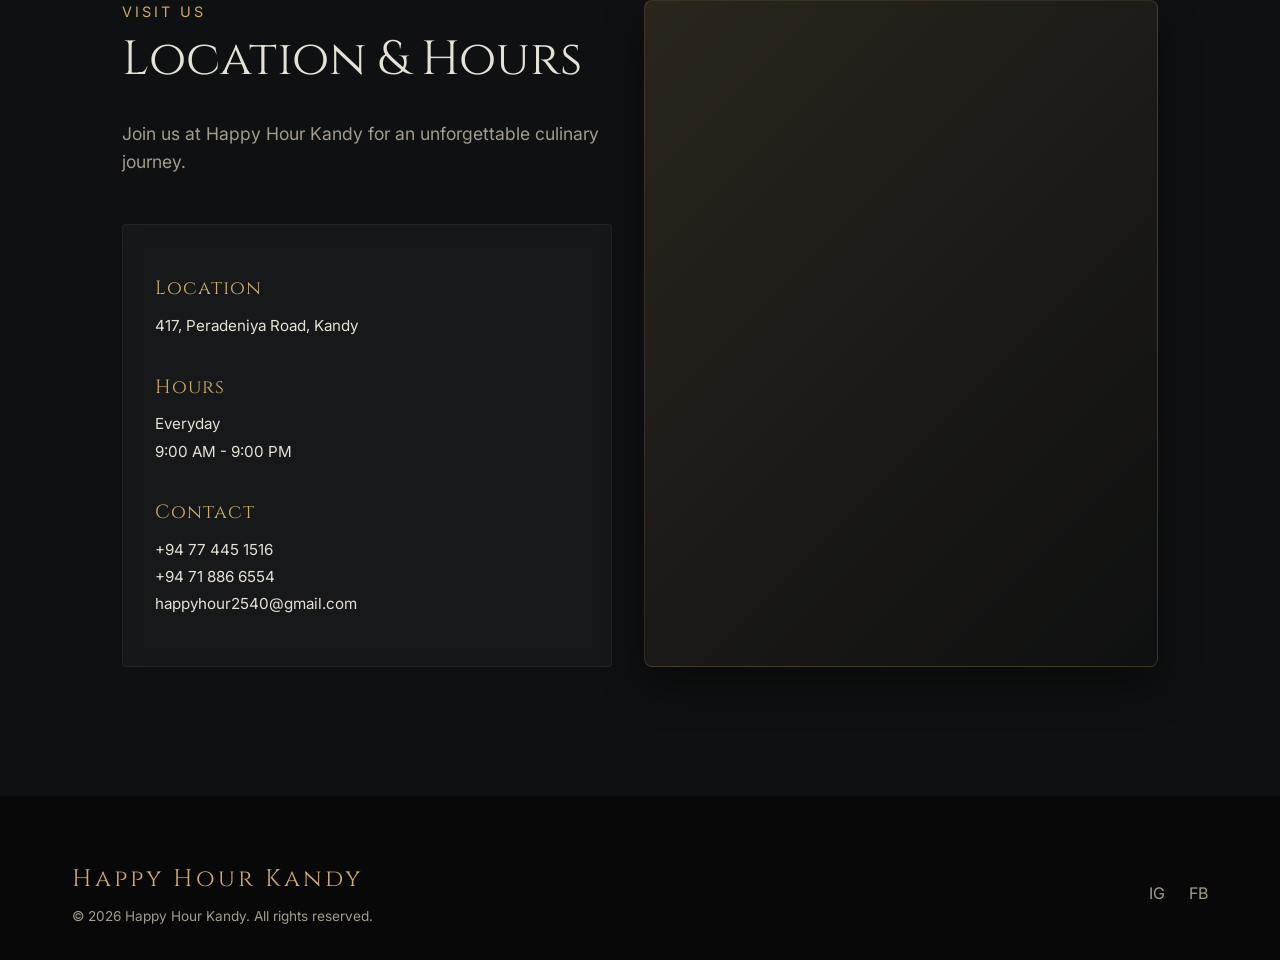
==== commit 7b67e976: "Update navigation structure and enhance button styles for improved user experience" ====
--- a/index.html
+++ b/index.html
@@ -61,10 +61,10 @@
 
     <header class="navbar" id="navbar">
         <div class="nav-container">
-            <h1 class="logo" aria-label="Happy Hour Kandy">
+            <a class="logo" href="index.html" aria-label="Happy Hour Kandy home">
                 <span class="logo-text">Happy Hour Kandy</span>
                 <img class="logo-image" src="assets/images/1.jpg" alt="Happy Hour Kandy logo">
-            </h1>
+            </a>
             <nav>
                 <ul class="nav-links">
                     <li><a href="menu.html" class="nav-link" title="View Happy Hour Kandy Full Menu">Menu</a></li>
@@ -100,6 +100,10 @@
                 </a>
                 <a href="#" class="platform-btn uber-btn" title="Order Happy Hour Kandy via UberEats">
                     <span>Order via</span> UberEats
+                </a>
+                <a href="https://docs.google.com/forms/d/e/1FAIpQLSdKYwQodTNkHpd2bPGRtknwT66CZpx0Dv6uAD2dohUDPAjNvw/viewform?usp=publish-editor" class="platform-btn custom-order-btn" title="Open the custom order form">
+                    <span>Request</span>
+                    Custom Order
                 </a>
             </div>
         </div>
--- a/styles.css
+++ b/styles.css
@@ -522,6 +522,10 @@
     font-weight: 600;
     transition: var(--transition-smooth);
     min-width: 200px;
+    /* desktop: fixed width so all platform buttons match */
+    width: 320px;
+    box-sizing: border-box;
+    min-height: 120px;
     border: 1px solid rgba(207, 170, 107, 0.18);
     background: rgba(255, 255, 255, 0.02);
     color: var(--text-primary);
@@ -552,15 +556,27 @@
 }
 
 .uber-btn {
-    background: linear-gradient(135deg, rgba(6, 193, 103, 0.12), rgba(15, 16, 17, 0.96));
-    border-color: rgba(6, 193, 103, 0.34);
+    background: linear-gradient(135deg, rgba(247, 180, 69, 0.14), rgba(15, 16, 17, 0.96));
+    border-color: rgba(247, 180, 69, 0.38);
 }
 
 .uber-btn:hover {
-    background: linear-gradient(135deg, rgba(6, 193, 103, 0.2), rgba(15, 16, 17, 0.98));
+    background: linear-gradient(135deg, rgba(247, 180, 69, 0.22), rgba(15, 16, 17, 0.98));
     transform: translateY(-5px);
-    box-shadow: 0 14px 28px rgba(6, 193, 103, 0.14);
-    border-color: rgba(6, 193, 103, 0.6);
+    box-shadow: 0 14px 28px rgba(247, 180, 69, 0.16);
+    border-color: rgba(247, 180, 69, 0.65);
+}
+
+.custom-order-btn {
+    background: linear-gradient(135deg, rgba(207, 170, 107, 0.18), rgba(15, 16, 17, 0.96));
+    border-color: rgba(207, 170, 107, 0.45);
+}
+
+.custom-order-btn:hover {
+    background: linear-gradient(135deg, rgba(207, 170, 107, 0.26), rgba(15, 16, 17, 0.98));
+    transform: translateY(-5px);
+    box-shadow: 0 14px 28px rgba(207, 170, 107, 0.14);
+    border-color: rgba(207, 170, 107, 0.7);
 }
 
 
@@ -671,7 +687,10 @@
     }
 
     .logo-image {
+        width: 44px;
         height: 44px;
+        border-radius: 50%;
+        object-fit: cover;
     }
 
     .mobile-menu-btn {
@@ -768,6 +787,7 @@
         min-width: 0;
         padding: 1.25rem 1.5rem;
         font-size: 1.1rem;
+        min-height: auto; /* let height collapse on small screens */
     }
 
     .contact-details {
